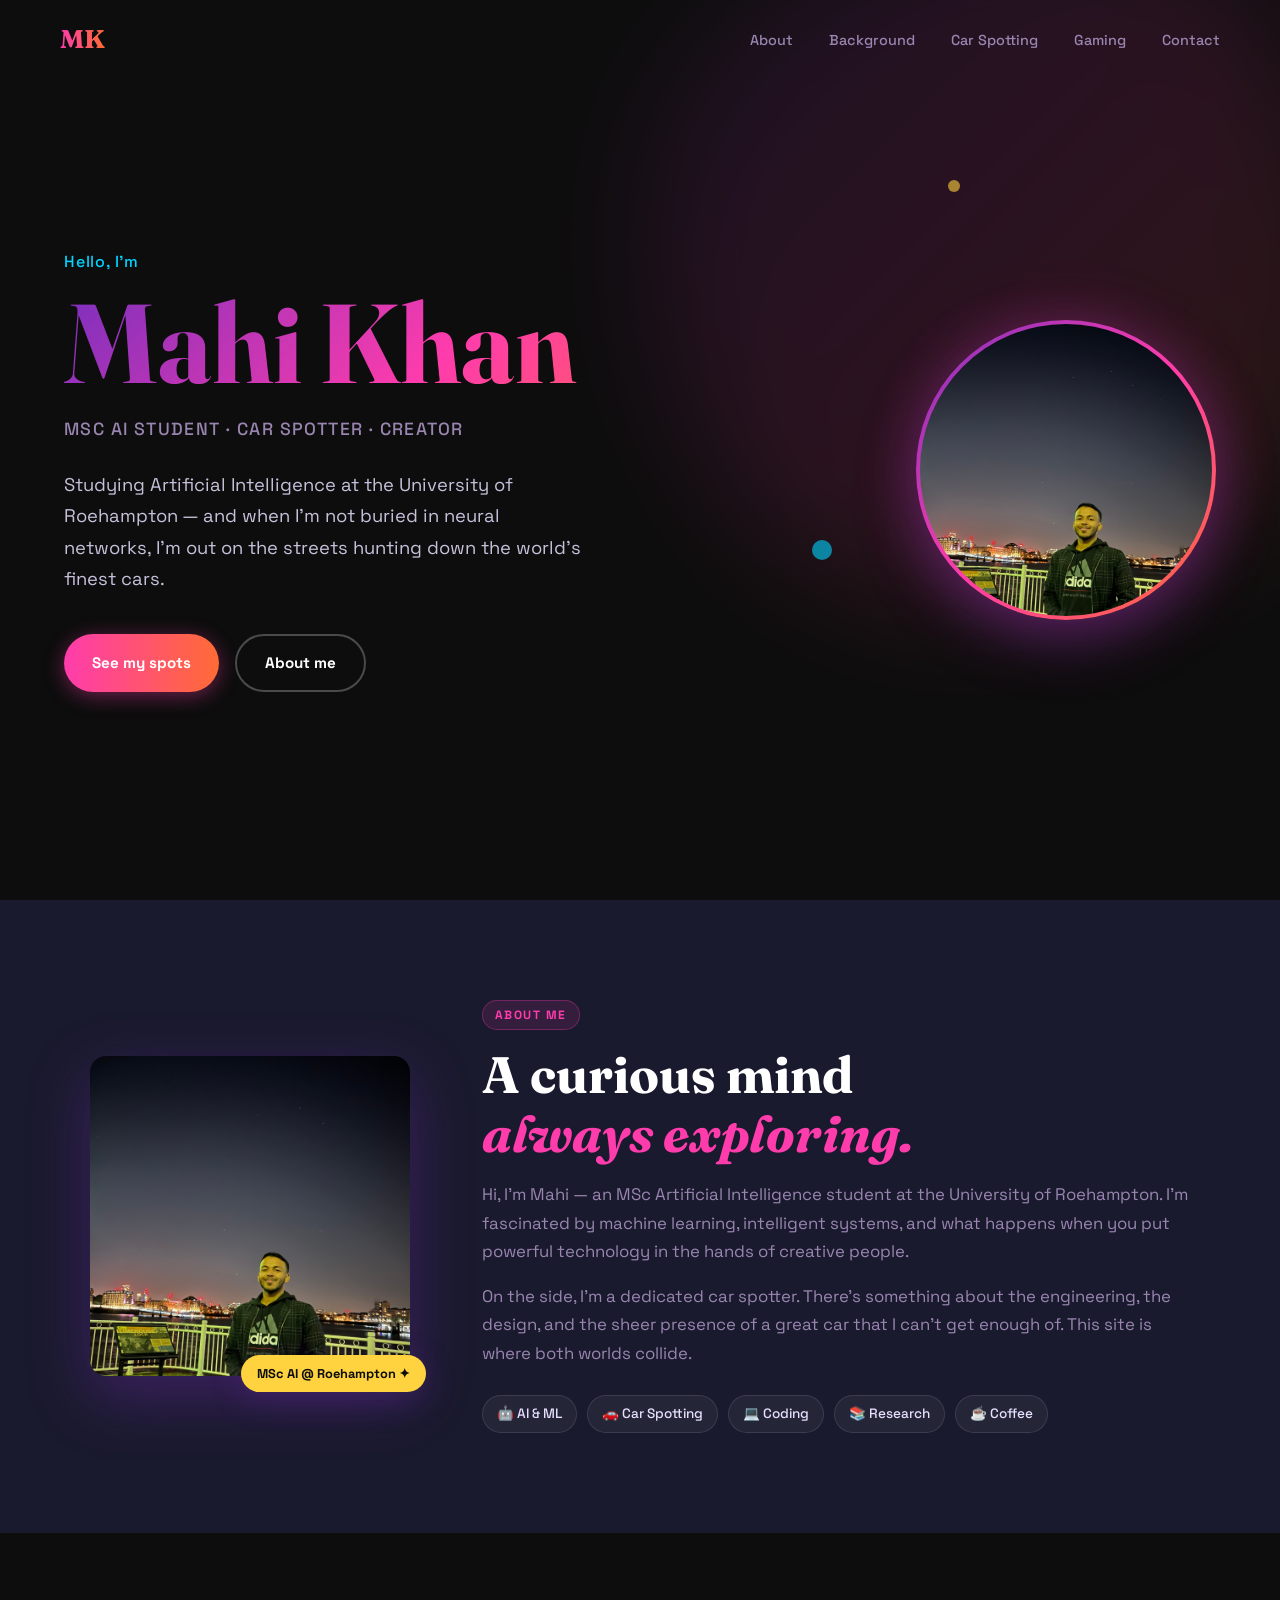
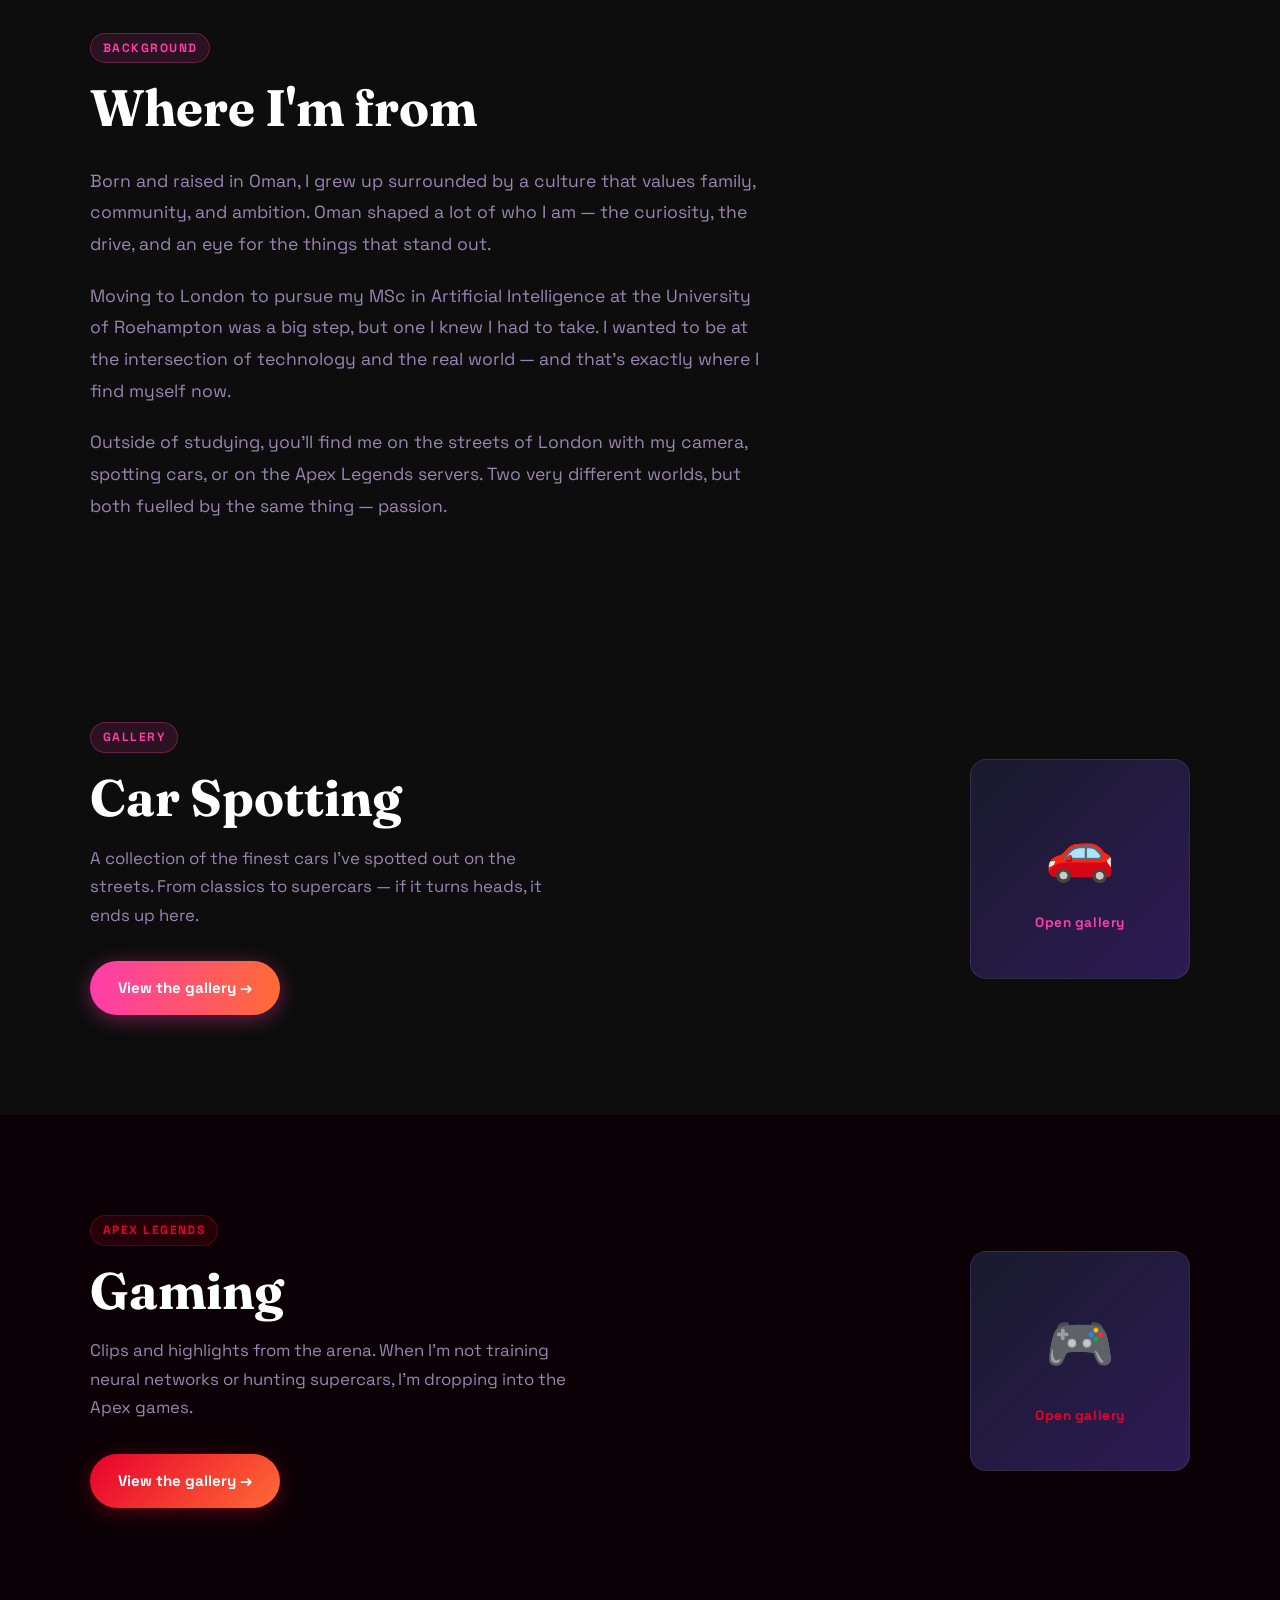
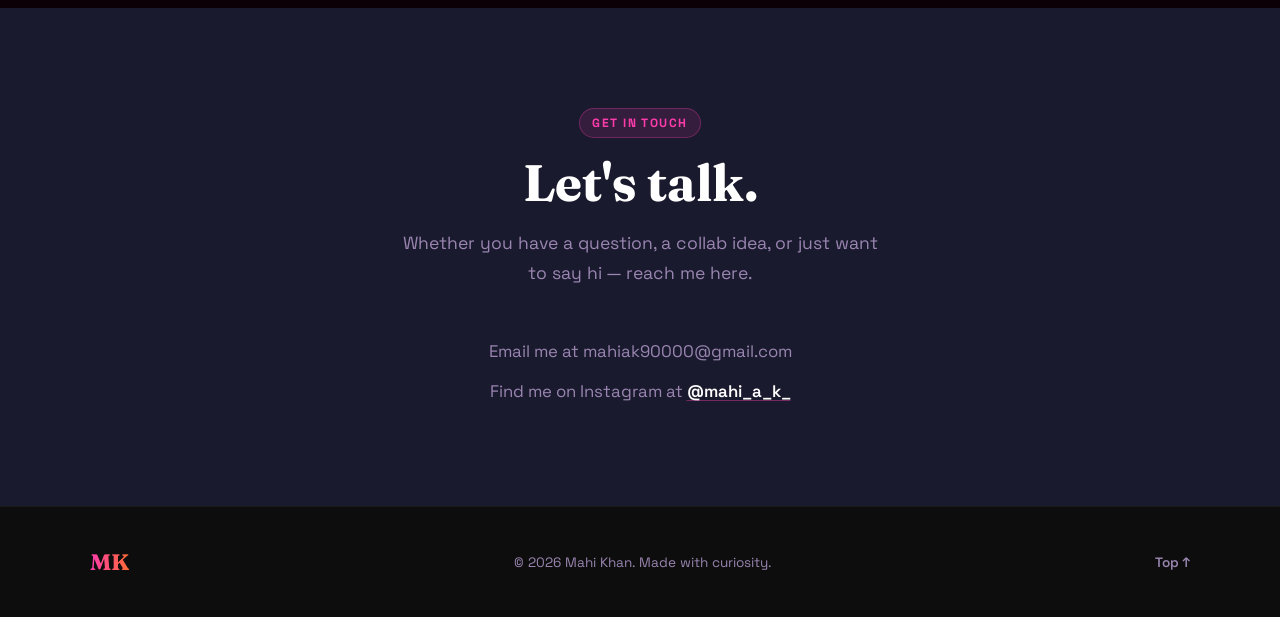
==== index.html @ e3ff3f11 "first commit" ====
<!DOCTYPE html>
<html lang="en">
<head>
  <meta charset="UTF-8" />
  <meta name="viewport" content="width=device-width, initial-scale=1.0" />
  <title>Mahi Khan — Personal Site</title>
  <link rel="stylesheet" href="styles.css" />
  <link rel="preconnect" href="https://fonts.googleapis.com" />
  <link rel="preconnect" href="https://fonts.gstatic.com" crossorigin />
  <link href="https://fonts.googleapis.com/css2?family=Space+Grotesk:wght@400;500;700&family=Fraunces:ital,wght@0,700;1,400&display=swap" rel="stylesheet" />
</head>
<body>

  <!-- NAV -->
  <nav id="navbar">
    <a href="#home" class="logo">MK</a>
    <ul class="nav-links">
      <li><a href="#about">About</a></li>
      <li><a href="#background">Background</a></li>
      <li><a href="car-spotting.html">Car Spotting</a></li>
      <li><a href="gaming.html">Gaming</a></li>
      <li><a href="#contact">Contact</a></li>
    </ul>
    <button class="hamburger" id="hamburger" aria-label="Open menu">
      <span></span><span></span><span></span>
    </button>
  </nav>

  <!-- MOBILE MENU -->
  <div class="mobile-menu" id="mobileMenu">
    <button class="close-btn" id="closeMenu" aria-label="Close menu">&times;</button>
    <ul>
      <li><a href="#about" class="mobile-link">About</a></li>
      <li><a href="#background" class="mobile-link">Background</a></li>
      <li><a href="car-spotting.html" class="mobile-link">Car Spotting</a></li>
      <li><a href="gaming.html" class="mobile-link">Gaming</a></li>
      <li><a href="#contact" class="mobile-link">Contact</a></li>
    </ul>
  </div>

  <!-- HERO -->
  <section id="home" class="hero">
    <div class="hero-inner">
      <div class="hero-content">
        <p class="eyebrow">Hello, I'm</p>
        <h1 class="hero-title">Mahi Khan</h1>
        <p class="hero-subtitle">MSc AI Student · Car Spotter · Creator</p>
        <p class="hero-desc">Studying Artificial Intelligence at the University of Roehampton — and when I'm not buried in neural networks, I'm out on the streets hunting down the world's finest cars.</p>
        <div class="hero-cta">
          <a href="car-spotting.html" class="btn btn-primary">See my spots</a>
          <a href="#about" class="btn btn-outline">About me</a>
        </div>
      </div>
      <div class="hero-photo">
        <img src="CarImages/Mahi.jpg" alt="Mahi Khan" />
      </div>
    </div>
    <div class="hero-blob" aria-hidden="true"></div>
    <div class="hero-shapes" aria-hidden="true">
      <div class="shape shape-1"></div>
      <div class="shape shape-2"></div>
      <div class="shape shape-3"></div>
    </div>
  </section>

  <!-- ABOUT -->
  <section id="about" class="about section">
    <div class="container">
      <div class="about-grid">
        <div class="about-image-wrap">
          <img src="CarImages/Mahi.jpg" alt="Mahi Khan" class="about-photo" />
          <div class="about-badge">MSc AI @ Roehampton ✦</div>
        </div>
        <div class="about-text">
          <span class="section-tag">About me</span>
          <h2 class="section-title">A curious mind<br /><em>always exploring.</em></h2>
          <p>Hi, I'm Mahi — an MSc Artificial Intelligence student at the University of Roehampton. I'm fascinated by machine learning, intelligent systems, and what happens when you put powerful technology in the hands of creative people.</p>
          <p>On the side, I'm a dedicated car spotter. There's something about the engineering, the design, and the sheer presence of a great car that I can't get enough of. This site is where both worlds collide.</p>
          <div class="tags">
            <span class="tag">🤖 AI & ML</span>
            <span class="tag">🚗 Car Spotting</span>
            <span class="tag">💻 Coding</span>
            <span class="tag">📚 Research</span>
            <span class="tag">☕ Coffee</span>
          </div>
        </div>
      </div>
    </div>
  </section>

  <!-- BACKGROUND -->
  <section id="background" class="background section">
    <div class="container">
      <div class="background-wrap">
        <span class="section-tag">Background</span>
        <h2 class="section-title">Where I'm from</h2>
        <p>Born and raised in Oman, I grew up surrounded by a culture that values family, community, and ambition. Oman shaped a lot of who I am — the curiosity, the drive, and an eye for the things that stand out.</p>
        <p>Moving to London to pursue my MSc in Artificial Intelligence at the University of Roehampton was a big step, but one I knew I had to take. I wanted to be at the intersection of technology and the real world — and that's exactly where I find myself now.</p>
        <p>Outside of studying, you'll find me on the streets of London with my camera, spotting cars, or on the Apex Legends servers. Two very different worlds, but both fuelled by the same thing — passion.</p>
      </div>
    </div>
  </section>

  <!-- CAR SPOTTING TEASER -->
  <section id="car-spotting" class="carspot-teaser section">
    <div class="container">
      <div class="carspot-teaser-inner">
        <div class="carspot-teaser-text">
          <span class="section-tag">Gallery</span>
          <h2 class="section-title">Car Spotting</h2>
          <p>A collection of the finest cars I've spotted out on the streets. From classics to supercars — if it turns heads, it ends up here.</p>
          <a href="car-spotting.html" class="btn btn-primary">View the gallery →</a>
        </div>
        <a href="car-spotting.html" class="carspot-teaser-card" aria-label="Go to Car Spotting gallery">
          <div class="carspot-icon">🚗</div>
          <div class="carspot-card-label">Open gallery</div>
        </a>
      </div>
    </div>
  </section>

  <!-- GAMING TEASER -->
  <section id="gaming" class="gaming-teaser section">
    <div class="container">
      <div class="carspot-teaser-inner">
        <div class="carspot-teaser-text">
          <span class="section-tag gaming-tag">Apex Legends</span>
          <h2 class="section-title">Gaming</h2>
          <p>Clips and highlights from the arena. When I'm not training neural networks or hunting supercars, I'm dropping into the Apex games.</p>
          <a href="gaming.html" class="btn btn-gaming">View the gallery →</a>
        </div>
        <a href="gaming.html" class="carspot-teaser-card gaming-teaser-card" aria-label="Go to Gaming gallery">
          <div class="carspot-icon">🎮</div>
          <div class="carspot-card-label gaming-card-label">Open gallery</div>
        </a>
      </div>
    </div>
  </section>

  <!-- CONTACT -->
  <section id="contact" class="contact section">
    <div class="container">
      <div class="contact-simple-header">
        <span class="section-tag">Get in touch</span>
        <h2 class="section-title">Let's talk.</h2>
        <p class="section-desc">Whether you have a question, a collab idea, or just want to say hi — reach me here.</p>
      </div>
      <div class="contact-plain">
        <p>Email me at mahiak90000@gmail.com</p>
        <p>Find me on Instagram at <a href="https://instagram.com/mahi_a_k_" target="_blank" rel="noopener noreferrer">@mahi_a_k_</a></p>
      </div>
    </div>
  </section>

  <!-- FOOTER -->
  <footer class="footer">
    <div class="container footer-inner">
      <p class="footer-logo">MK</p>
      <p class="footer-copy">© 2026 Mahi Khan. Made with curiosity.</p>
      <div class="footer-links">
        <a href="#home">Top ↑</a>
      </div>
    </div>
  </footer>

  <script src="script.js"></script>
</body>
</html>
---- styles.css ----
/* ===== RESET & BASE ===== */
*, *::before, *::after { box-sizing: border-box; margin: 0; padding: 0; }

:root {
  --pink:    #FF3CAC;
  --purple:  #7B2FBE;
  --orange:  #FF6B35;
  --yellow:  #FFD23F;
  --cyan:    #00D4FF;
  --dark:    #0D0D0D;
  --dark2:   #1A1A2E;
  --light:   #F9F6FF;
  --white:   #FFFFFF;
  --text:    #E8E0FF;
  --muted:   #9985B0;

  --grad-hero:   linear-gradient(135deg, #7B2FBE 0%, #FF3CAC 50%, #FF6B35 100%);
  --grad-card:   linear-gradient(135deg, #1A1A2E, #2D1B54);
  --grad-accent: linear-gradient(90deg, var(--pink), var(--orange));

  --radius: 16px;
  --radius-sm: 8px;
  --shadow: 0 8px 32px rgba(123,47,190,0.25);
  --shadow-lg: 0 20px 60px rgba(123,47,190,0.35);
  --transition: 0.3s cubic-bezier(0.4,0,0.2,1);
}

html { scroll-behavior: smooth; }

body {
  font-family: 'Space Grotesk', sans-serif;
  background: var(--dark);
  color: var(--text);
  line-height: 1.7;
  overflow-x: hidden;
}

em { font-family: 'Fraunces', serif; font-style: italic; color: var(--pink); }

a { color: inherit; text-decoration: none; }

img { max-width: 100%; display: block; }

/* ===== UTILITIES ===== */
.container {
  width: min(1100px, 92vw);
  margin-inline: auto;
}

.section { padding: 100px 0; }

.section-tag {
  display: inline-block;
  font-size: 0.75rem;
  font-weight: 700;
  letter-spacing: 0.12em;
  text-transform: uppercase;
  color: var(--pink);
  background: rgba(255,60,172,0.12);
  border: 1px solid rgba(255,60,172,0.3);
  padding: 4px 12px;
  border-radius: 100px;
  margin-bottom: 16px;
}

.section-title {
  font-family: 'Fraunces', serif;
  font-size: clamp(2rem, 5vw, 3.2rem);
  font-weight: 700;
  color: var(--white);
  line-height: 1.15;
  margin-bottom: 16px;
}

.section-desc {
  font-size: 1.1rem;
  color: var(--muted);
  max-width: 480px;
  margin-bottom: 48px;
}

.section-header {
  text-align: center;
  margin-bottom: 56px;
}

.section-header .section-desc { margin-inline: auto; }

/* ===== BUTTONS ===== */
.btn {
  display: inline-flex;
  align-items: center;
  gap: 6px;
  padding: 14px 28px;
  border-radius: 100px;
  font-family: inherit;
  font-size: 0.95rem;
  font-weight: 700;
  cursor: pointer;
  transition: transform var(--transition), box-shadow var(--transition), opacity var(--transition);
  border: none;
  text-decoration: none;
}

.btn:hover { transform: translateY(-2px); }
.btn:active { transform: translateY(0); }

.btn-primary {
  background: var(--grad-accent);
  color: var(--white);
  box-shadow: 0 4px 20px rgba(255,60,172,0.4);
}
.btn-primary:hover { box-shadow: 0 8px 30px rgba(255,60,172,0.55); }

.btn-outline {
  background: transparent;
  color: var(--white);
  border: 2px solid rgba(255,255,255,0.25);
}
.btn-outline:hover { border-color: var(--pink); color: var(--pink); }

.btn-full { width: 100%; justify-content: center; }

/* ===== NAVBAR ===== */
#navbar {
  position: fixed;
  top: 0; left: 0; right: 0;
  z-index: 100;
  display: flex;
  align-items: center;
  justify-content: space-between;
  padding: 18px min(5vw, 60px);
  background: rgba(13,13,13,0);
  backdrop-filter: blur(0px);
  transition: background var(--transition), backdrop-filter var(--transition), padding var(--transition);
}

#navbar.scrolled {
  background: rgba(13,13,13,0.85);
  backdrop-filter: blur(20px);
  padding-top: 12px;
  padding-bottom: 12px;
  border-bottom: 1px solid rgba(255,255,255,0.06);
}

.logo {
  font-family: 'Fraunces', serif;
  font-size: 1.6rem;
  font-weight: 700;
  background: var(--grad-accent);
  -webkit-background-clip: text;
  -webkit-text-fill-color: transparent;
  background-clip: text;
}

.nav-links {
  display: flex;
  list-style: none;
  gap: 36px;
}

.nav-links a {
  font-size: 0.9rem;
  font-weight: 500;
  color: var(--muted);
  transition: color var(--transition);
  position: relative;
}

.nav-links a::after {
  content: '';
  position: absolute;
  bottom: -4px; left: 0;
  width: 0; height: 2px;
  background: var(--pink);
  transition: width var(--transition);
  border-radius: 2px;
}

.nav-links a:hover { color: var(--white); }
.nav-links a:hover::after { width: 100%; }

.hamburger {
  display: none;
  flex-direction: column;
  gap: 5px;
  background: none;
  border: none;
  cursor: pointer;
  padding: 4px;
}
.hamburger span {
  display: block;
  width: 24px; height: 2px;
  background: var(--white);
  border-radius: 2px;
  transition: var(--transition);
}

/* ===== MOBILE MENU ===== */
.mobile-menu {
  position: fixed;
  inset: 0;
  z-index: 200;
  background: var(--dark2);
  display: flex;
  flex-direction: column;
  align-items: center;
  justify-content: center;
  gap: 32px;
  transform: translateX(100%);
  transition: transform var(--transition);
}

.mobile-menu.open { transform: translateX(0); }

.mobile-menu ul { list-style: none; text-align: center; }
.mobile-menu ul li + li { margin-top: 28px; }

.mobile-link {
  font-family: 'Fraunces', serif;
  font-size: 2.4rem;
  font-weight: 700;
  color: var(--white);
  transition: color var(--transition);
}
.mobile-link:hover { color: var(--pink); }

.close-btn {
  position: absolute;
  top: 24px; right: 24px;
  background: none;
  border: none;
  color: var(--white);
  font-size: 2.5rem;
  cursor: pointer;
  line-height: 1;
}

/* ===== HERO ===== */
.hero {
  position: relative;
  min-height: 100svh;
  display: flex;
  align-items: center;
  padding: 120px min(5vw, 80px) 80px;
  overflow: hidden;
}

.hero-inner {
  position: relative;
  z-index: 2;
  display: flex;
  align-items: center;
  gap: 64px;
  width: 100%;
}

.hero-content {
  flex: 1;
  min-width: 0;
}

.hero-photo {
  flex-shrink: 0;
  width: 300px;
  height: 300px;
  border-radius: 50%;
  background: var(--grad-hero);
  padding: 4px;
  box-shadow: var(--shadow-lg), 0 0 60px rgba(255,60,172,0.25);
  animation: float 6s ease-in-out infinite;
}

.hero-photo img {
  width: 100%;
  height: 100%;
  object-fit: cover;
  object-position: top;
  border-radius: 50%;
  display: block;
}

@media (max-width: 768px) {
  .hero-inner {
    flex-direction: column-reverse;
    gap: 36px;
    text-align: center;
  }
  .hero-photo {
    width: 180px;
    height: 180px;
  }
  .hero-cta { justify-content: center; }
}

.eyebrow {
  font-size: 1rem;
  font-weight: 500;
  color: var(--cyan);
  letter-spacing: 0.05em;
  margin-bottom: 12px;
}

.hero-title {
  font-family: 'Fraunces', serif;
  font-size: clamp(3.5rem, 10vw, 7rem);
  font-weight: 700;
  color: var(--white);
  line-height: 1.0;
  margin-bottom: 16px;
  background: var(--grad-hero);
  -webkit-background-clip: text;
  -webkit-text-fill-color: transparent;
  background-clip: text;
}

.hero-subtitle {
  font-size: 1.1rem;
  font-weight: 500;
  color: var(--muted);
  letter-spacing: 0.08em;
  text-transform: uppercase;
  margin-bottom: 24px;
}

.hero-desc {
  font-size: 1.15rem;
  color: var(--text);
  opacity: 0.85;
  max-width: 520px;
  margin-bottom: 40px;
}

.hero-cta { display: flex; gap: 16px; flex-wrap: wrap; }

/* Hero decorative shapes */
.hero-blob {
  position: absolute;
  top: -10%; right: -5%;
  width: 55vw; height: 55vw;
  max-width: 700px; max-height: 700px;
  border-radius: 60% 40% 55% 45% / 45% 55% 40% 60%;
  background: var(--grad-hero);
  opacity: 0.12;
  filter: blur(60px);
  animation: blobMorph 10s ease-in-out infinite alternate;
  z-index: 0;
}

@keyframes blobMorph {
  from { border-radius: 60% 40% 55% 45% / 45% 55% 40% 60%; }
  to   { border-radius: 40% 60% 45% 55% / 55% 45% 60% 40%; }
}

.hero-shapes { position: absolute; inset: 0; pointer-events: none; z-index: 1; }

.shape {
  position: absolute;
  border-radius: 50%;
  opacity: 0.6;
}

.shape-1 {
  width: 12px; height: 12px;
  background: var(--yellow);
  top: 20%; right: 25%;
  animation: float 6s ease-in-out infinite;
}

.shape-2 {
  width: 20px; height: 20px;
  background: var(--cyan);
  top: 60%; right: 35%;
  animation: float 8s ease-in-out infinite reverse;
}

.shape-3 {
  width: 8px; height: 8px;
  background: var(--pink);
  top: 40%; right: 15%;
  animation: float 5s ease-in-out infinite 1s;
}

@keyframes float {
  0%, 100% { transform: translateY(0); }
  50%       { transform: translateY(-20px); }
}

/* ===== ABOUT ===== */
.about { background: var(--dark2); }

.about-grid {
  display: grid;
  grid-template-columns: 320px 1fr;
  gap: 72px;
  align-items: center;
}

.about-image-wrap {
  position: relative;
}

.about-photo {
  width: 100%;
  aspect-ratio: 1;
  border-radius: var(--radius);
  object-fit: cover;
  object-position: top;
  box-shadow: var(--shadow-lg);
  display: block;
}

.about-badge {
  position: absolute;
  bottom: -16px; right: -16px;
  background: var(--yellow);
  color: var(--dark);
  font-size: 0.8rem;
  font-weight: 700;
  padding: 8px 16px;
  border-radius: 100px;
  white-space: nowrap;
  box-shadow: var(--shadow);
}

.about-text p {
  color: var(--muted);
  margin-bottom: 16px;
  font-size: 1.05rem;
}

.tags { display: flex; flex-wrap: wrap; gap: 10px; margin-top: 28px; }

.tag {
  background: rgba(255,255,255,0.05);
  border: 1px solid rgba(255,255,255,0.1);
  color: var(--text);
  padding: 6px 14px;
  border-radius: 100px;
  font-size: 0.85rem;
  font-weight: 500;
  transition: background var(--transition), border-color var(--transition);
}
.tag:hover { background: rgba(255,60,172,0.15); border-color: var(--pink); }

/* ===== BACKGROUND ===== */
.background { background: var(--dark); }

.background-wrap {
  max-width: 680px;
}

.background-wrap h2 {
  margin-bottom: 28px;
}

.background-wrap p {
  font-size: 1.1rem;
  color: var(--muted);
  line-height: 1.8;
  margin-bottom: 20px;
}

.background-wrap p:last-child { margin-bottom: 0; }

.blog-grid {
  display: grid;
  grid-template-columns: repeat(3, 1fr);
  grid-auto-rows: auto;
  gap: 24px;
}

.blog-card {
  background: var(--grad-card);
  border: 1px solid rgba(255,255,255,0.07);
  border-radius: var(--radius);
  padding: 32px;
  display: flex;
  flex-direction: column;
  gap: 12px;
  transition: transform var(--transition), box-shadow var(--transition), border-color var(--transition);
  position: relative;
  overflow: hidden;
}

.blog-card::before {
  content: '';
  position: absolute;
  inset: 0;
  background: var(--grad-accent);
  opacity: 0;
  transition: opacity var(--transition);
  pointer-events: none;
}

.blog-card:hover {
  transform: translateY(-6px);
  box-shadow: var(--shadow-lg);
  border-color: rgba(255,60,172,0.3);
}

.blog-card:hover::before { opacity: 0.04; }

.blog-card.featured {
  grid-column: 1 / -1;
  flex-direction: row;
  align-items: flex-start;
  gap: 40px;
  background: linear-gradient(135deg, #2D1B54, #1A0A36);
  border-color: rgba(255,60,172,0.2);
}

.blog-card.featured .card-title {
  font-size: 1.6rem;
}

.card-tag {
  display: inline-block;
  background: var(--grad-accent);
  color: white;
  font-size: 0.7rem;
  font-weight: 700;
  letter-spacing: 0.1em;
  text-transform: uppercase;
  padding: 3px 10px;
  border-radius: 100px;
  align-self: flex-start;
}

.card-meta {
  font-size: 0.8rem;
  color: var(--muted);
  font-weight: 500;
  letter-spacing: 0.03em;
}

.card-title {
  font-family: 'Fraunces', serif;
  font-size: 1.2rem;
  font-weight: 700;
  color: var(--white);
  line-height: 1.3;
}

.card-excerpt {
  font-size: 0.95rem;
  color: var(--muted);
  line-height: 1.65;
  flex: 1;
}

.card-link {
  font-size: 0.9rem;
  font-weight: 700;
  color: var(--pink);
  transition: gap var(--transition);
  margin-top: auto;
  align-self: flex-start;
}

.card-link:hover { letter-spacing: 0.02em; }

.cta-card {
  background: var(--grad-hero);
  border: none;
  justify-content: center;
  align-items: flex-start;
  text-align: left;
}

.cta-card h3 {
  font-family: 'Fraunces', serif;
  font-size: 1.5rem;
  color: var(--white);
}

.cta-card p { color: rgba(255,255,255,0.8); font-size: 0.95rem; }

.cta-card .btn-primary {
  background: white;
  color: var(--dark);
  box-shadow: none;
}
.cta-card .btn-primary:hover {
  box-shadow: 0 8px 30px rgba(0,0,0,0.2);
}

/* ===== CONTACT ===== */
.contact { background: var(--dark2); }


/* Contact simple layout */
.contact-simple-header {
  text-align: center;
  margin-bottom: 32px;
}

.contact-simple-header .section-desc {
  margin-inline: auto;
}

.contact-plain {
  text-align: center;
  display: flex;
  flex-direction: column;
  gap: 12px;
}

.contact-plain p {
  font-size: 1.05rem;
  color: var(--muted);
}

.contact-plain a {
  color: var(--white);
  font-weight: 600;
  text-decoration: underline;
  text-decoration-color: rgba(255,60,172,0.4);
  text-underline-offset: 3px;
  transition: color var(--transition), text-decoration-color var(--transition);
}

.contact-plain a:hover {
  color: var(--pink);
  text-decoration-color: var(--pink);
}

/* ===== FOOTER ===== */
.footer {
  background: var(--dark);
  border-top: 1px solid rgba(255,255,255,0.06);
  padding: 36px 0;
}

.footer-inner {
  display: flex;
  align-items: center;
  justify-content: space-between;
  gap: 16px;
  flex-wrap: wrap;
}

.footer-logo {
  font-family: 'Fraunces', serif;
  font-size: 1.4rem;
  font-weight: 700;
  background: var(--grad-accent);
  -webkit-background-clip: text;
  -webkit-text-fill-color: transparent;
  background-clip: text;
}

.footer-copy {
  font-size: 0.85rem;
  color: var(--muted);
}

.footer-links a {
  font-size: 0.85rem;
  color: var(--muted);
  font-weight: 600;
  transition: color var(--transition);
}
.footer-links a:hover { color: var(--pink); }

/* ===== SCROLL REVEAL ===== */
.reveal {
  opacity: 0;
  transform: translateY(30px);
  transition: opacity 0.6s ease, transform 0.6s ease;
}

.reveal.visible {
  opacity: 1;
  transform: translateY(0);
}

/* ===== RESPONSIVE ===== */
@media (max-width: 900px) {
  .about-grid {
    grid-template-columns: 1fr;
    gap: 48px;
  }
  .about-image-placeholder {
    max-width: 260px;
    margin-inline: auto;
  }

  .blog-grid {
    grid-template-columns: 1fr 1fr;
  }

  .blog-card.featured {
    flex-direction: column;
    gap: 16px;
  }

  .contact-wrap {
    grid-template-columns: 1fr;
    gap: 48px;
  }
}

@media (max-width: 640px) {
  .nav-links { display: none; }
  .hamburger { display: flex; }

  .section { padding: 72px 0; }

  .blog-grid { grid-template-columns: 1fr; }

  .hero { padding: 100px 6vw 60px; }

  .contact-form { padding: 24px; }

  .footer-inner { flex-direction: column; text-align: center; }
}

/* ===== NAV ACTIVE STATE ===== */
.nav-active {
  color: var(--pink) !important;
}
.nav-active::after {
  width: 100% !important;
}

/* ===== CAR SPOTTING TEASER (homepage) ===== */
.carspot-teaser { background: var(--dark); }

.carspot-teaser-inner {
  display: grid;
  grid-template-columns: 1fr auto;
  gap: 64px;
  align-items: center;
}

.carspot-teaser-text p {
  color: var(--muted);
  font-size: 1.05rem;
  max-width: 480px;
  margin-bottom: 32px;
}

.carspot-teaser-card {
  display: flex;
  flex-direction: column;
  align-items: center;
  justify-content: center;
  gap: 12px;
  width: 220px;
  aspect-ratio: 1;
  background: var(--grad-card);
  border: 1px solid rgba(255,255,255,0.08);
  border-radius: var(--radius);
  cursor: pointer;
  text-decoration: none;
  transition: transform var(--transition), box-shadow var(--transition), border-color var(--transition);
}

.carspot-teaser-card:hover {
  transform: translateY(-6px) scale(1.03);
  box-shadow: var(--shadow-lg);
  border-color: rgba(255,60,172,0.3);
}

.carspot-icon { font-size: 3.5rem; }

.carspot-card-label {
  font-size: 0.85rem;
  font-weight: 700;
  color: var(--pink);
  letter-spacing: 0.04em;
}

@media (max-width: 640px) {
  .carspot-teaser-inner {
    grid-template-columns: 1fr;
    gap: 32px;
  }
  .carspot-teaser-card { width: 100%; aspect-ratio: 2 / 1; }
}

/* ===== CAR SPOTTING GALLERY PAGE ===== */
.gallery-hero {
  position: relative;
  padding: 160px min(5vw, 80px) 80px;
  overflow: hidden;
}

.gallery-hero-content {
  position: relative;
  z-index: 2;
  max-width: 640px;
}

.back-link {
  display: inline-block;
  font-size: 0.85rem;
  font-weight: 600;
  color: var(--muted);
  margin-bottom: 24px;
  transition: color var(--transition);
}
.back-link:hover { color: var(--white); }

.gallery-title {
  font-family: 'Fraunces', serif;
  font-size: clamp(3rem, 8vw, 5.5rem);
  font-weight: 700;
  color: var(--white);
  line-height: 1.05;
  margin-bottom: 16px;
  background: var(--grad-hero);
  -webkit-background-clip: text;
  -webkit-text-fill-color: transparent;
  background-clip: text;
}

.gallery-subtitle {
  font-size: 1.1rem;
  color: var(--muted);
}

/* Gallery section */
.gallery-section {
  background: var(--dark);
  padding: 60px 0 100px;
}

/* Filter bar */
.filter-bar {
  display: flex;
  gap: 10px;
  flex-wrap: wrap;
  margin-bottom: 48px;
}

.filter-btn {
  background: rgba(255,255,255,0.05);
  border: 1px solid rgba(255,255,255,0.1);
  color: var(--muted);
  font-family: inherit;
  font-size: 0.85rem;
  font-weight: 600;
  padding: 8px 20px;
  border-radius: 100px;
  cursor: pointer;
  transition: background var(--transition), border-color var(--transition), color var(--transition);
}

.filter-btn:hover {
  border-color: var(--pink);
  color: var(--white);
}

.filter-btn.active {
  background: var(--grad-accent);
  border-color: transparent;
  color: var(--white);
}

/* Gallery grid */
.gallery-grid {
  display: grid;
  grid-template-columns: repeat(3, 1fr);
  gap: 24px;
}

@media (max-width: 900px) { .gallery-grid { grid-template-columns: repeat(2, 1fr); } }
@media (max-width: 500px)  { .gallery-grid { grid-template-columns: 1fr; } }

/* Gallery card */
.gallery-card {
  background: var(--grad-card);
  border: 1px solid rgba(255,255,255,0.07);
  border-radius: var(--radius);
  overflow: hidden;
  cursor: pointer;
  opacity: 0;
  transform: translateY(24px);
  transition: transform var(--transition), box-shadow var(--transition), border-color var(--transition), opacity 0.4s ease;
}

.gallery-card.card-in {
  opacity: 1;
  transform: translateY(0);
}

.gallery-card:hover {
  transform: translateY(-6px);
  box-shadow: var(--shadow-lg);
  border-color: rgba(255,60,172,0.3);
}

.gallery-img-wrap {
  width: 100%;
  aspect-ratio: 4 / 3;
  overflow: hidden;
  background: #111;
}

.gallery-img-wrap img {
  width: 100%;
  height: 100%;
  object-fit: cover;
  display: block;
  transition: transform 0.5s ease;
}

.gallery-card:hover .gallery-img-wrap img {
  transform: scale(1.06);
}

/* Placeholder for cards without a photo yet */
.img-placeholder {
  width: 100%;
  height: 100%;
  display: flex;
  flex-direction: column;
  align-items: center;
  justify-content: center;
  gap: 10px;
  background: rgba(255,255,255,0.03);
  border-bottom: 1px solid rgba(255,255,255,0.06);
}

.placeholder-icon { font-size: 2.5rem; opacity: 0.4; }

.placeholder-label {
  font-size: 0.78rem;
  color: var(--muted);
  font-weight: 500;
  letter-spacing: 0.04em;
}

/* Video cards */
.gallery-img-wrap video {
  width: 100%;
  height: 100%;
  object-fit: cover;
  display: block;
  transition: transform 0.5s ease;
}

.gallery-card:hover .gallery-img-wrap video {
  transform: scale(1.04);
}

.play-overlay {
  position: absolute;
  inset: 0;
  display: flex;
  align-items: center;
  justify-content: center;
  background: rgba(0,0,0,0.3);
  transition: background var(--transition), opacity var(--transition);
}

.gallery-card:hover .play-overlay {
  background: rgba(0,0,0,0.1);
}

.play-icon {
  width: 52px;
  height: 52px;
  border-radius: 50%;
  background: rgba(255,255,255,0.15);
  backdrop-filter: blur(8px);
  border: 2px solid rgba(255,255,255,0.4);
  display: flex;
  align-items: center;
  justify-content: center;
  font-size: 1.1rem;
  color: white;
  padding-left: 4px;
  transition: background var(--transition), transform var(--transition);
}

.gallery-card:hover .play-icon {
  background: var(--pink);
  border-color: var(--pink);
  transform: scale(1.12);
}

/* gallery-img-wrap needs position:relative for overlay */
.gallery-img-wrap { position: relative; }

/* Card info */
.gallery-card-info {
  display: flex;
  flex-direction: column;
  gap: 4px;
  padding: 16px 20px;
}

.card-car-name {
  font-family: 'Fraunces', serif;
  font-size: 1.05rem;
  font-weight: 700;
  color: var(--white);
}

.card-car-detail {
  font-size: 0.8rem;
  color: var(--muted);
  font-weight: 500;
}

.card-location {
  font-size: 0.78rem;
  color: var(--muted);
  margin-top: 2px;
}

/* Empty state */
.gallery-empty {
  text-align: center;
  padding: 80px 0;
  color: var(--muted);
}

.gallery-empty span { font-size: 3rem; display: block; margin-bottom: 16px; }
.gallery-empty p { font-size: 1rem; }

/* ===== LIGHTBOX ===== */
.lightbox {
  position: fixed;
  inset: 0;
  z-index: 300;
  background: rgba(0,0,0,0.92);
  display: flex;
  align-items: center;
  justify-content: center;
  backdrop-filter: blur(8px);
  padding: 24px;
}

.lightbox[hidden] { display: none; }

.lightbox-content {
  max-width: 900px;
  width: 100%;
  display: flex;
  flex-direction: column;
  align-items: center;
  gap: 16px;
}

.lightbox-content img,
.lightbox-content video {
  max-height: 75vh;
  width: auto;
  max-width: 100%;
  border-radius: var(--radius);
  object-fit: contain;
  box-shadow: var(--shadow-lg);
}

.lightbox-caption {
  font-size: 0.9rem;
  color: var(--muted);
  text-align: center;
}

.lightbox-close {
  position: absolute;
  top: 20px; right: 24px;
  background: rgba(255,255,255,0.1);
  border: none;
  color: var(--white);
  font-size: 2rem;
  width: 44px; height: 44px;
  border-radius: 50%;
  cursor: pointer;
  display: flex; align-items: center; justify-content: center;
  transition: background var(--transition);
}
.lightbox-close:hover { background: var(--pink); }

.lightbox-prev,
.lightbox-next {
  position: absolute;
  top: 50%; transform: translateY(-50%);
  background: rgba(255,255,255,0.08);
  border: none;
  color: var(--white);
  font-size: 2.5rem;
  width: 52px; height: 52px;
  border-radius: 50%;
  cursor: pointer;
  display: flex; align-items: center; justify-content: center;
  transition: background var(--transition);
  line-height: 1;
}
.lightbox-prev { left: 20px; }
.lightbox-next { right: 20px; }
.lightbox-prev:hover,
.lightbox-next:hover { background: var(--pink); }

/* ===== GAMING PAGE ===== */
:root {
  --apex-red:    #E8002D;
  --apex-orange: #FF6B35;
  --grad-apex:   linear-gradient(135deg, #1a0008, #3d0015, #1a0008);
  --grad-apex-accent: linear-gradient(135deg, var(--apex-red), var(--apex-orange));
}

/* Gaming tag overrides */
.gaming-tag {
  color: var(--apex-red) !important;
  background: rgba(232,0,45,0.12) !important;
  border-color: rgba(232,0,45,0.3) !important;
}

/* Gaming hero */
.gaming-hero {
  position: relative;
  padding: 160px min(5vw, 80px) 80px;
  overflow: hidden;
  background: #0a0005;
}

.gaming-hero-content {
  position: relative;
  z-index: 2;
  max-width: 640px;
}

.gaming-title {
  font-family: 'Fraunces', serif;
  font-size: clamp(3rem, 8vw, 5.5rem);
  font-weight: 700;
  color: var(--white);
  line-height: 1.05;
  margin-bottom: 16px;
  background: var(--grad-apex-accent);
  -webkit-background-clip: text;
  -webkit-text-fill-color: transparent;
  background-clip: text;
}

.gaming-subtitle {
  font-size: 1.1rem;
  color: var(--muted);
}

.gaming-hero-glow {
  position: absolute;
  top: -10%; right: -5%;
  width: 55vw; height: 55vw;
  max-width: 700px; max-height: 700px;
  border-radius: 50%;
  background: radial-gradient(circle, rgba(232,0,45,0.18) 0%, transparent 70%);
  filter: blur(40px);
  z-index: 0;
}

/* Gaming section */
.gaming-section {
  background: #0a0005;
  padding: 60px 0 100px;
}

/* Gaming grid — 3 columns: image | [clips stacked] | image */
.gaming-grid {
  display: grid;
  grid-template-columns: 1fr 1.4fr 1fr;
  grid-template-rows: repeat(2, 38vh);
  grid-auto-flow: column;
  gap: 16px;
}

.gaming-cell--featured {
  grid-row: span 2;
}

/* Base cell styles */
.gaming-cell {
  position: relative;
  border-radius: var(--radius);
  overflow: hidden;
  cursor: pointer;
  background: #14000a;
  border: 1px solid rgba(232,0,45,0.12);
  opacity: 0;
  transform: translateY(20px);
  transition: opacity 0.4s ease, transform 0.4s ease, box-shadow var(--transition), border-color var(--transition);
}

.gaming-cell.card-in {
  opacity: 1;
  transform: translateY(0);
}

.gaming-cell:hover {
  border-color: rgba(232,0,45,0.4);
  box-shadow: 0 8px 40px rgba(232,0,45,0.2);
}

/* Images inside cells */
.gaming-cell img {
  width: 100%;
  height: 100%;
  object-fit: cover;
  display: block;
  transition: transform 0.5s ease;
}

.gaming-cell:hover img { transform: scale(1.04); }

/* Featured highlight cells — span both rows, full image visible */
.gaming-cell--featured {
  background: #0a0005;
}

.gaming-cell--featured img {
  width: 100%;
  height: 100%;
  object-fit: contain;
  display: block;
}

.gaming-cell--featured:hover img { transform: none; }

/* Videos inside cells — fill landscape box */
.gaming-cell video {
  width: 100%;
  height: 100%;
  object-fit: cover;
  display: block;
  transition: transform 0.5s ease;
}

.gaming-cell:hover video { transform: scale(1.02); }

/* Play overlay for video cells */
.gaming-cell .play-overlay {
  position: absolute;
  inset: 0;
  display: flex;
  align-items: center;
  justify-content: center;
  background: rgba(0,0,0,0.35);
  transition: background var(--transition);
}

.gaming-cell:hover .play-overlay { background: rgba(0,0,0,0.1); }

.gaming-cell:hover .play-icon {
  background: var(--apex-red);
  border-color: var(--apex-red);
  transform: scale(1.12);
}

/* Placeholders */
.gaming-placeholder {
  width: 100%;
  height: 100%;
  display: flex;
  flex-direction: column;
  align-items: center;
  justify-content: center;
  gap: 10px;
  padding: 20px;
}

.gaming-placeholder--image {
  background: linear-gradient(135deg, #1a0008 0%, #2d000f 100%);
}

.gaming-placeholder--video {
  background: #14000a;
}

.gaming-placeholder-icon { font-size: 2.2rem; opacity: 0.5; }

.gaming-placeholder-label {
  font-size: 0.9rem;
  font-weight: 600;
  color: rgba(255,255,255,0.5);
}

.gaming-placeholder-hint {
  font-size: 0.75rem;
  color: var(--muted);
  text-align: center;
  opacity: 0.7;
}

/* Gaming teaser on homepage */
.gaming-teaser { background: #0a0005; }

.gaming-teaser-card:hover {
  border-color: rgba(232,0,45,0.4) !important;
  box-shadow: 0 20px 60px rgba(232,0,45,0.25) !important;
}

.gaming-card-label {
  color: var(--apex-red) !important;
}

.btn-gaming {
  display: inline-flex;
  align-items: center;
  gap: 6px;
  padding: 14px 28px;
  border-radius: 100px;
  font-family: inherit;
  font-size: 0.95rem;
  font-weight: 700;
  cursor: pointer;
  transition: transform var(--transition), box-shadow var(--transition);
  border: none;
  text-decoration: none;
  background: var(--grad-apex-accent);
  color: var(--white);
  box-shadow: 0 4px 20px rgba(232,0,45,0.35);
}

.btn-gaming:hover {
  transform: translateY(-2px);
  box-shadow: 0 8px 30px rgba(232,0,45,0.5);
}

/* Responsive */
@media (max-width: 900px) {
  .gaming-grid {
    grid-template-columns: 1fr 1fr;
    grid-template-rows: auto;
    grid-auto-flow: row;
  }
  .gaming-cell--featured { grid-row: span 1; }
}

@media (max-width: 480px) {
  .gaming-grid { grid-template-columns: 1fr; }
}
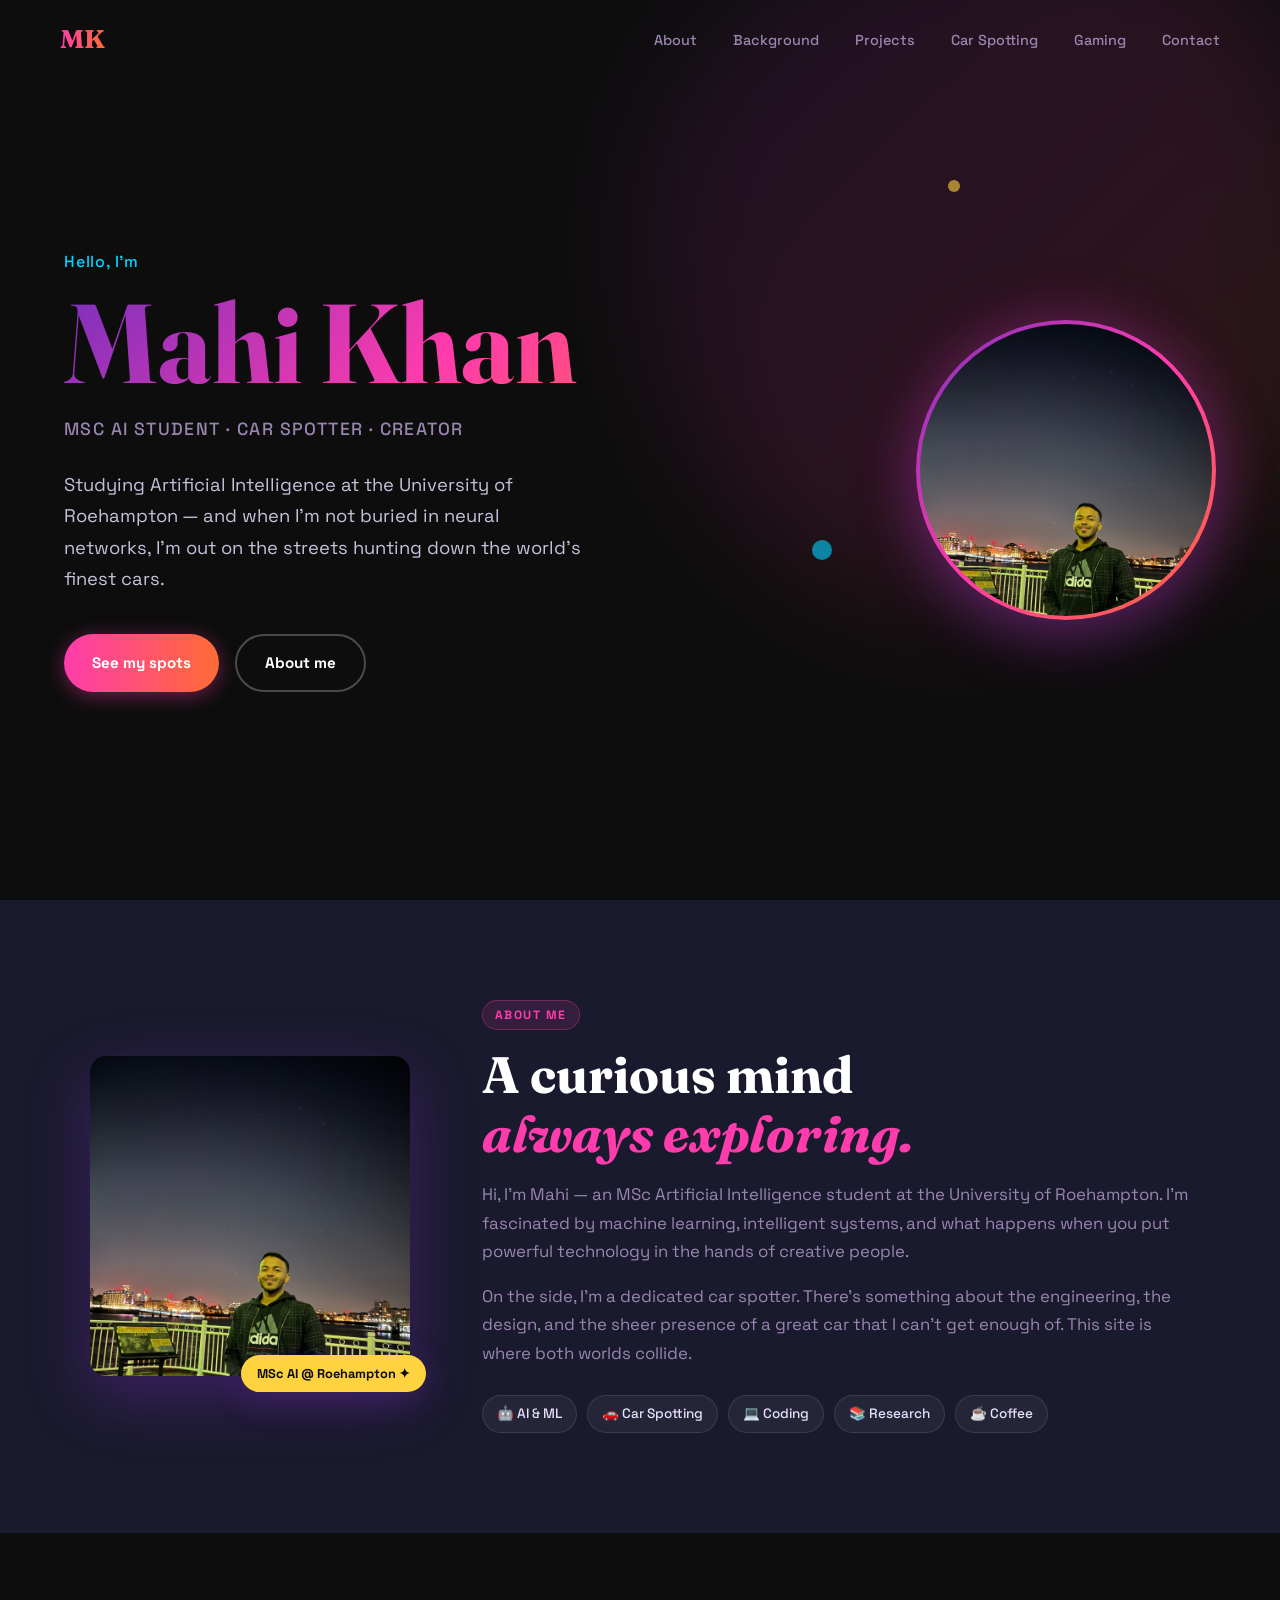
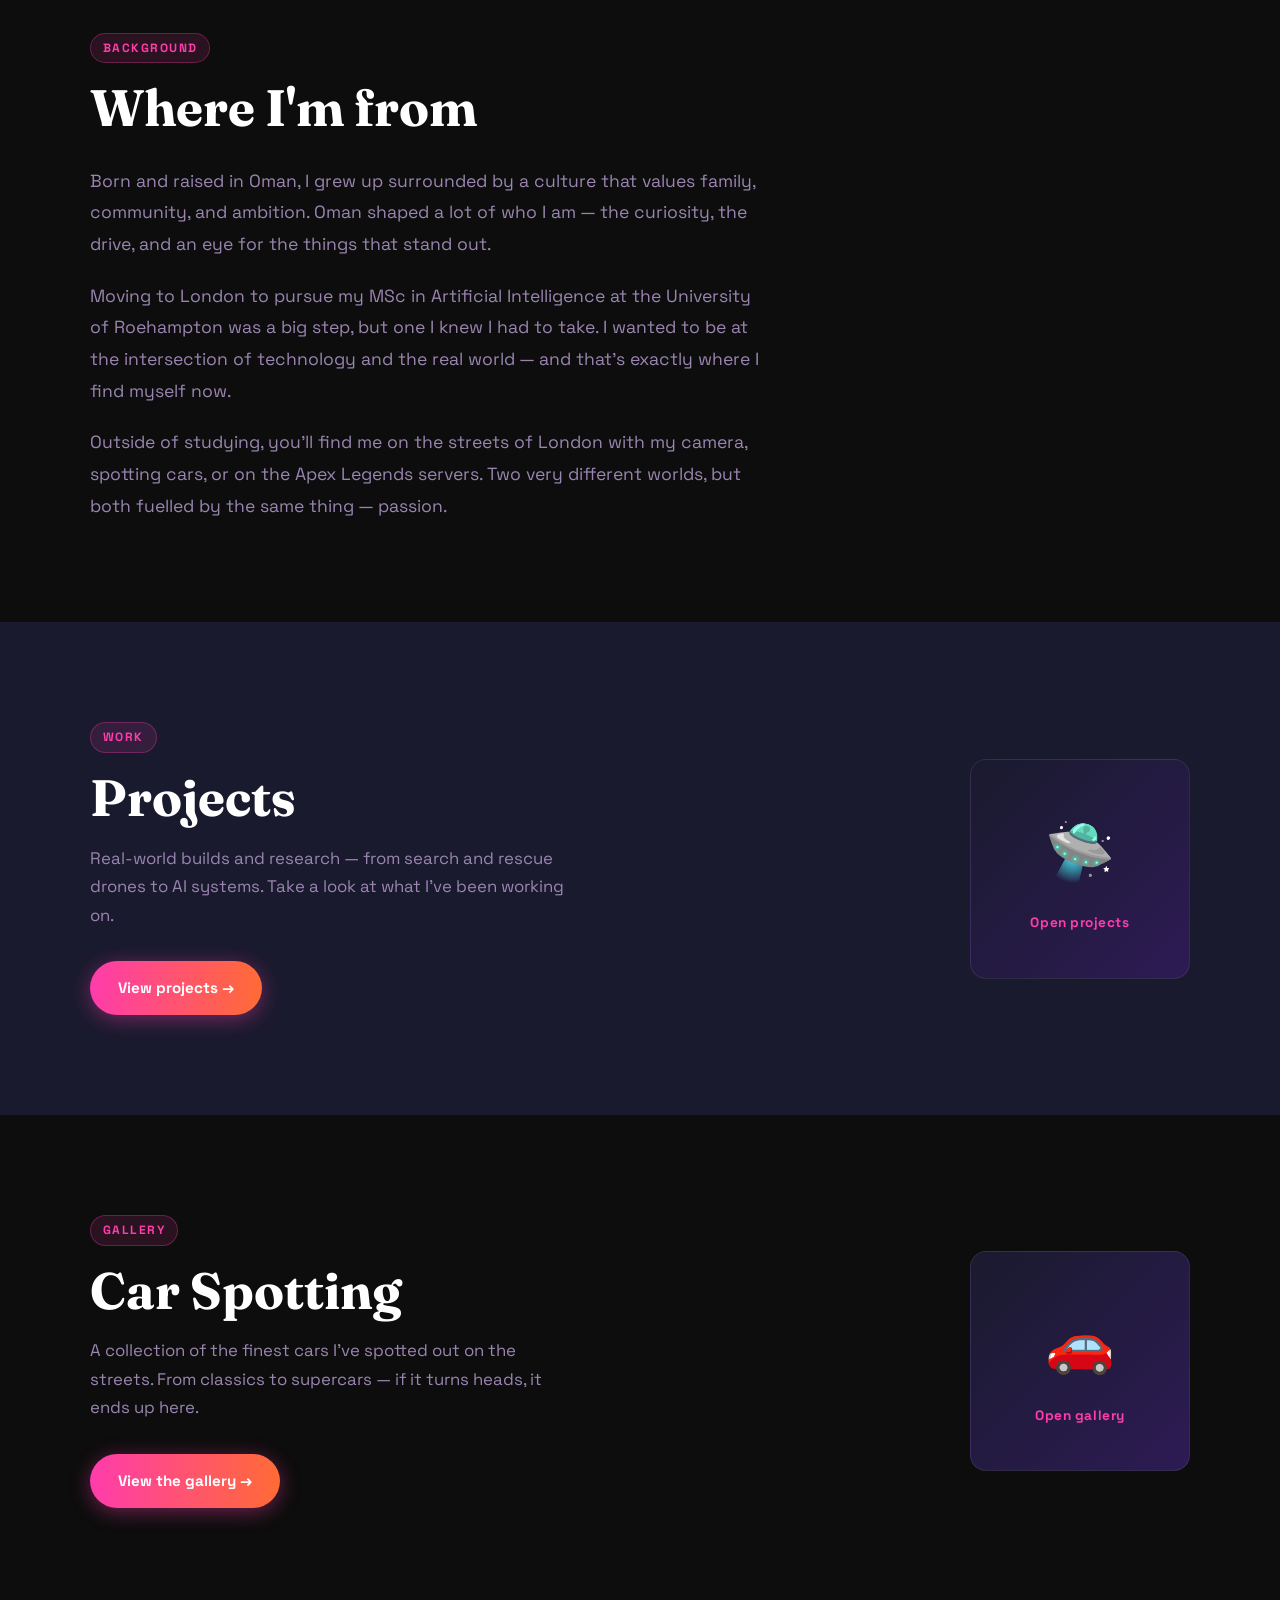
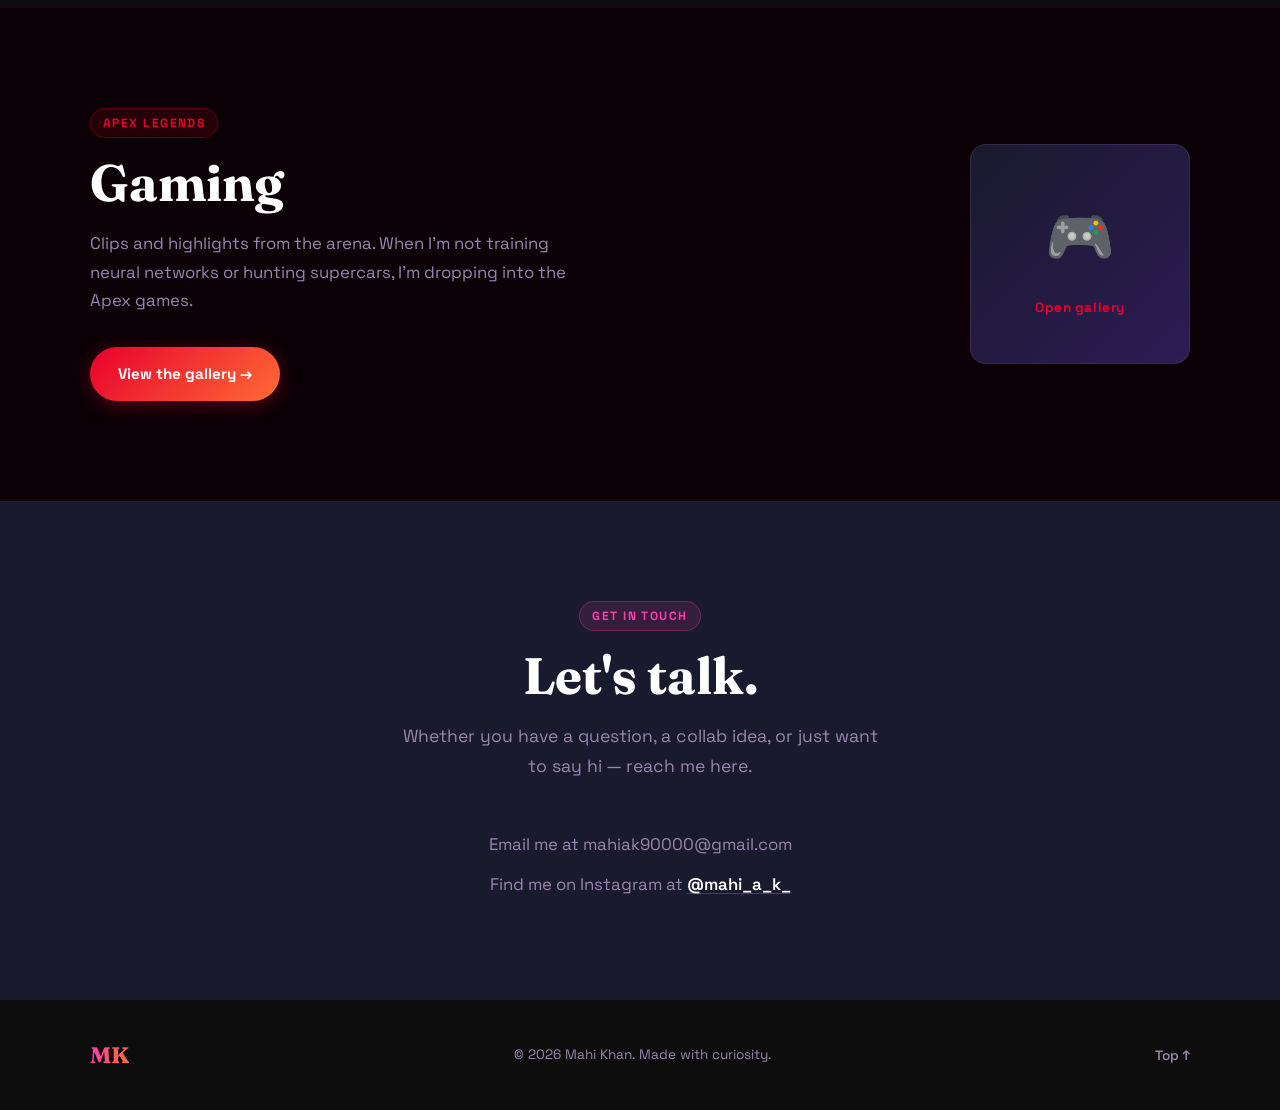
==== commit e92609ad: "Add Projects page with BachDrone project and update nav across all pages" ====
--- a/index.html
+++ b/index.html
@@ -17,6 +17,7 @@
     <ul class="nav-links">
       <li><a href="#about">About</a></li>
       <li><a href="#background">Background</a></li>
+      <li><a href="projects.html">Projects</a></li>
       <li><a href="car-spotting.html">Car Spotting</a></li>
       <li><a href="gaming.html">Gaming</a></li>
       <li><a href="#contact">Contact</a></li>
@@ -32,6 +33,7 @@
     <ul>
       <li><a href="#about" class="mobile-link">About</a></li>
       <li><a href="#background" class="mobile-link">Background</a></li>
+      <li><a href="projects.html" class="mobile-link">Projects</a></li>
       <li><a href="car-spotting.html" class="mobile-link">Car Spotting</a></li>
       <li><a href="gaming.html" class="mobile-link">Gaming</a></li>
       <li><a href="#contact" class="mobile-link">Contact</a></li>
@@ -101,6 +103,24 @@
     </div>
   </section>
 
+  <!-- PROJECTS TEASER -->
+  <section id="projects" class="projects-teaser section">
+    <div class="container">
+      <div class="carspot-teaser-inner">
+        <div class="carspot-teaser-text">
+          <span class="section-tag">Work</span>
+          <h2 class="section-title">Projects</h2>
+          <p>Real-world builds and research — from search and rescue drones to AI systems. Take a look at what I've been working on.</p>
+          <a href="projects.html" class="btn btn-primary">View projects →</a>
+        </div>
+        <a href="projects.html" class="carspot-teaser-card" aria-label="Go to Projects page">
+          <div class="carspot-icon">🛸</div>
+          <div class="carspot-card-label">Open projects</div>
+        </a>
+      </div>
+    </div>
+  </section>
+
   <!-- CAR SPOTTING TEASER -->
   <section id="car-spotting" class="carspot-teaser section">
     <div class="container">
--- a/styles.css
+++ b/styles.css
@@ -1331,8 +1331,234 @@
     grid-auto-flow: row;
   }
   .gaming-cell--featured { grid-row: span 1; }
+  .gaming-cell--featured,
+  .gaming-cell--video { min-height: 260px; }
 }
 
 @media (max-width: 480px) {
   .gaming-grid { grid-template-columns: 1fr; }
-}
+  .gaming-cell--featured,
+  .gaming-cell--video { min-height: 220px; }
+}
+
+/* ===== PROJECTS PAGE ===== */
+.projects-hero {
+  position: relative;
+  padding: 160px min(5vw, 80px) 80px;
+  overflow: hidden;
+}
+
+.projects-hero-content {
+  position: relative;
+  z-index: 2;
+  max-width: 640px;
+}
+
+.projects-title {
+  font-family: 'Fraunces', serif;
+  font-size: clamp(3rem, 8vw, 5.5rem);
+  font-weight: 700;
+  color: var(--white);
+  line-height: 1.05;
+  margin-bottom: 16px;
+  background: var(--grad-hero);
+  -webkit-background-clip: text;
+  -webkit-text-fill-color: transparent;
+  background-clip: text;
+}
+
+.projects-subtitle {
+  font-size: 1.1rem;
+  color: var(--muted);
+}
+
+.projects-section {
+  background: var(--dark);
+  padding: 60px 0 100px;
+}
+
+.projects-grid {
+  display: grid;
+  grid-template-columns: repeat(auto-fill, minmax(min(100%, 560px), 1fr));
+  gap: 40px;
+}
+
+/* Project card */
+.project-card {
+  background: var(--grad-card);
+  border: 1px solid rgba(255,255,255,0.07);
+  border-radius: var(--radius);
+  overflow: hidden;
+  transition: transform var(--transition), box-shadow var(--transition), border-color var(--transition);
+  opacity: 0;
+  transform: translateY(24px);
+}
+
+.project-card.card-in {
+  opacity: 1;
+  transform: translateY(0);
+}
+
+.project-card:hover {
+  transform: translateY(-6px);
+  box-shadow: var(--shadow-lg);
+  border-color: rgba(255,60,172,0.3);
+}
+
+.project-img-wrap {
+  width: 100%;
+  aspect-ratio: 16 / 9;
+  overflow: hidden;
+  position: relative;
+  background: #111;
+}
+
+.project-img-wrap img {
+  width: 100%;
+  height: 100%;
+  object-fit: cover;
+  object-position: center;
+  display: block;
+  transition: transform 0.5s ease;
+}
+
+.project-card:hover .project-img-wrap img {
+  transform: scale(1.04);
+}
+
+.project-img-overlay {
+  position: absolute;
+  bottom: 0; left: 0; right: 0;
+  padding: 32px 20px 14px;
+  background: linear-gradient(to top, rgba(0,0,0,0.7), transparent);
+}
+
+.project-overlay-label {
+  font-size: 0.78rem;
+  font-weight: 700;
+  color: rgba(255,255,255,0.75);
+  letter-spacing: 0.06em;
+  text-transform: uppercase;
+}
+
+.project-body {
+  padding: 28px 28px 24px;
+  display: flex;
+  flex-direction: column;
+  gap: 12px;
+}
+
+.project-meta {
+  display: flex;
+  flex-wrap: wrap;
+  gap: 8px;
+}
+
+.project-tag {
+  font-size: 0.72rem;
+  font-weight: 700;
+  letter-spacing: 0.08em;
+  text-transform: uppercase;
+  color: var(--pink);
+  background: rgba(255,60,172,0.1);
+  border: 1px solid rgba(255,60,172,0.25);
+  padding: 3px 10px;
+  border-radius: 100px;
+}
+
+.project-name {
+  font-family: 'Fraunces', serif;
+  font-size: 1.8rem;
+  font-weight: 700;
+  color: var(--white);
+  line-height: 1.2;
+  margin: 0;
+}
+
+.project-desc {
+  font-size: 1rem;
+  color: var(--muted);
+  line-height: 1.75;
+  margin: 0;
+}
+
+.project-desc strong {
+  color: var(--text);
+  font-weight: 600;
+}
+
+.project-footer {
+  padding-top: 8px;
+  border-top: 1px solid rgba(255,255,255,0.07);
+  margin-top: 4px;
+}
+
+.project-venue {
+  font-size: 0.85rem;
+  color: var(--muted);
+  font-weight: 500;
+}
+
+/* Projects teaser on homepage */
+.projects-teaser { background: var(--dark2); }
+
+/* ===== MOBILE POLISH ===== */
+
+/* About — cap photo width and fix badge overflow on small screens */
+@media (max-width: 900px) {
+  .about-image-wrap {
+    max-width: 280px;
+    margin-inline: auto;
+    padding-bottom: 28px;
+  }
+  .about-badge {
+    right: 0;
+    bottom: -12px;
+  }
+}
+
+/* Hero — remove max-width cap on desc text when centred */
+@media (max-width: 768px) {
+  .hero-desc { max-width: 100%; }
+}
+
+/* Lightbox — touch-friendly sizing and layout */
+@media (max-width: 640px) {
+  .lightbox { padding: 56px 8px 16px; }
+
+  .lightbox-content img,
+  .lightbox-content video {
+    max-height: 65vh;
+  }
+
+  .lightbox-prev,
+  .lightbox-next {
+    width: 40px;
+    height: 40px;
+    font-size: 1.6rem;
+  }
+  .lightbox-prev { left: 6px; }
+  .lightbox-next { right: 6px; }
+
+  .lightbox-close {
+    top: 12px;
+    right: 12px;
+  }
+}
+
+/* Touch devices — always show play overlay so users know the card is tappable */
+@media (hover: none) {
+  .play-overlay {
+    background: rgba(0,0,0,0.28);
+  }
+  .gaming-cell .play-overlay {
+    background: rgba(0,0,0,0.32);
+  }
+}
+
+/* Ensure tappable targets meet 44px minimum */
+@media (max-width: 640px) {
+  .btn { padding: 13px 24px; }
+  .filter-btn { padding: 10px 18px; }
+  .back-link { padding: 8px 0; }
+}
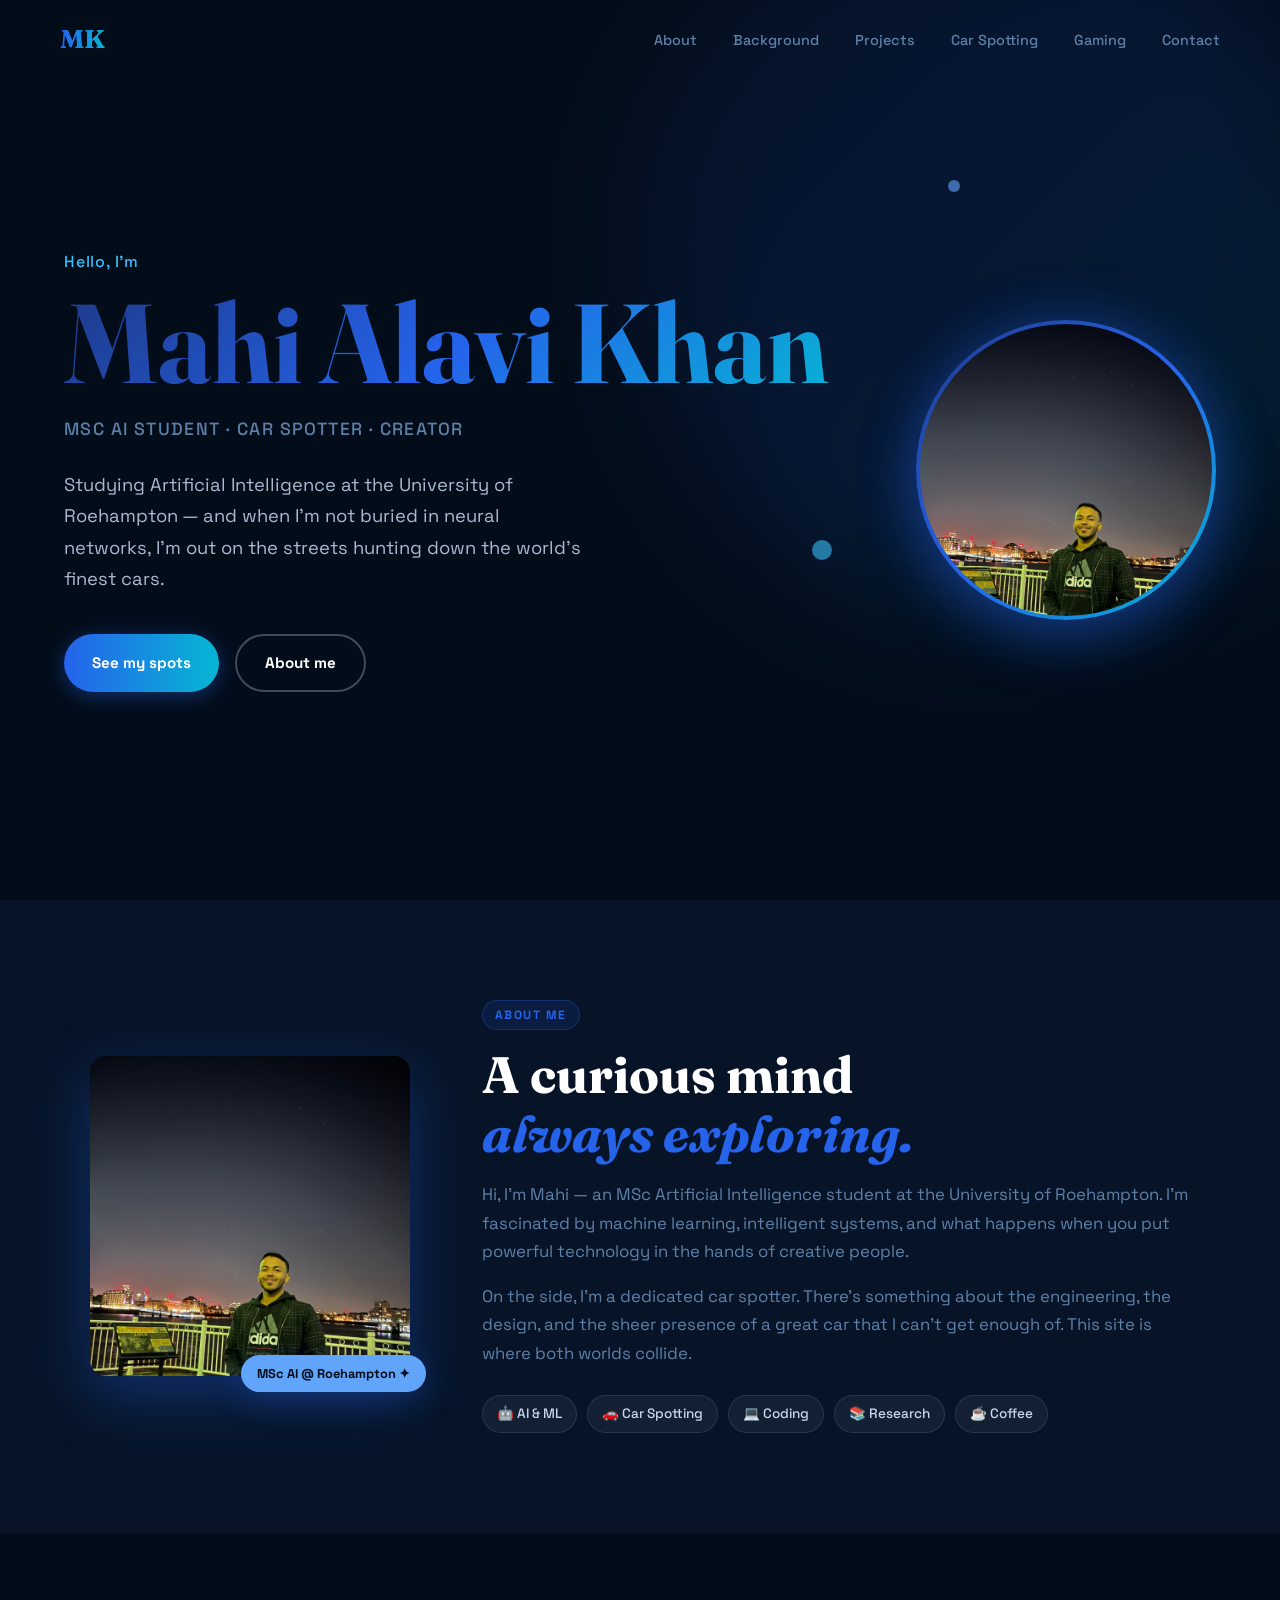
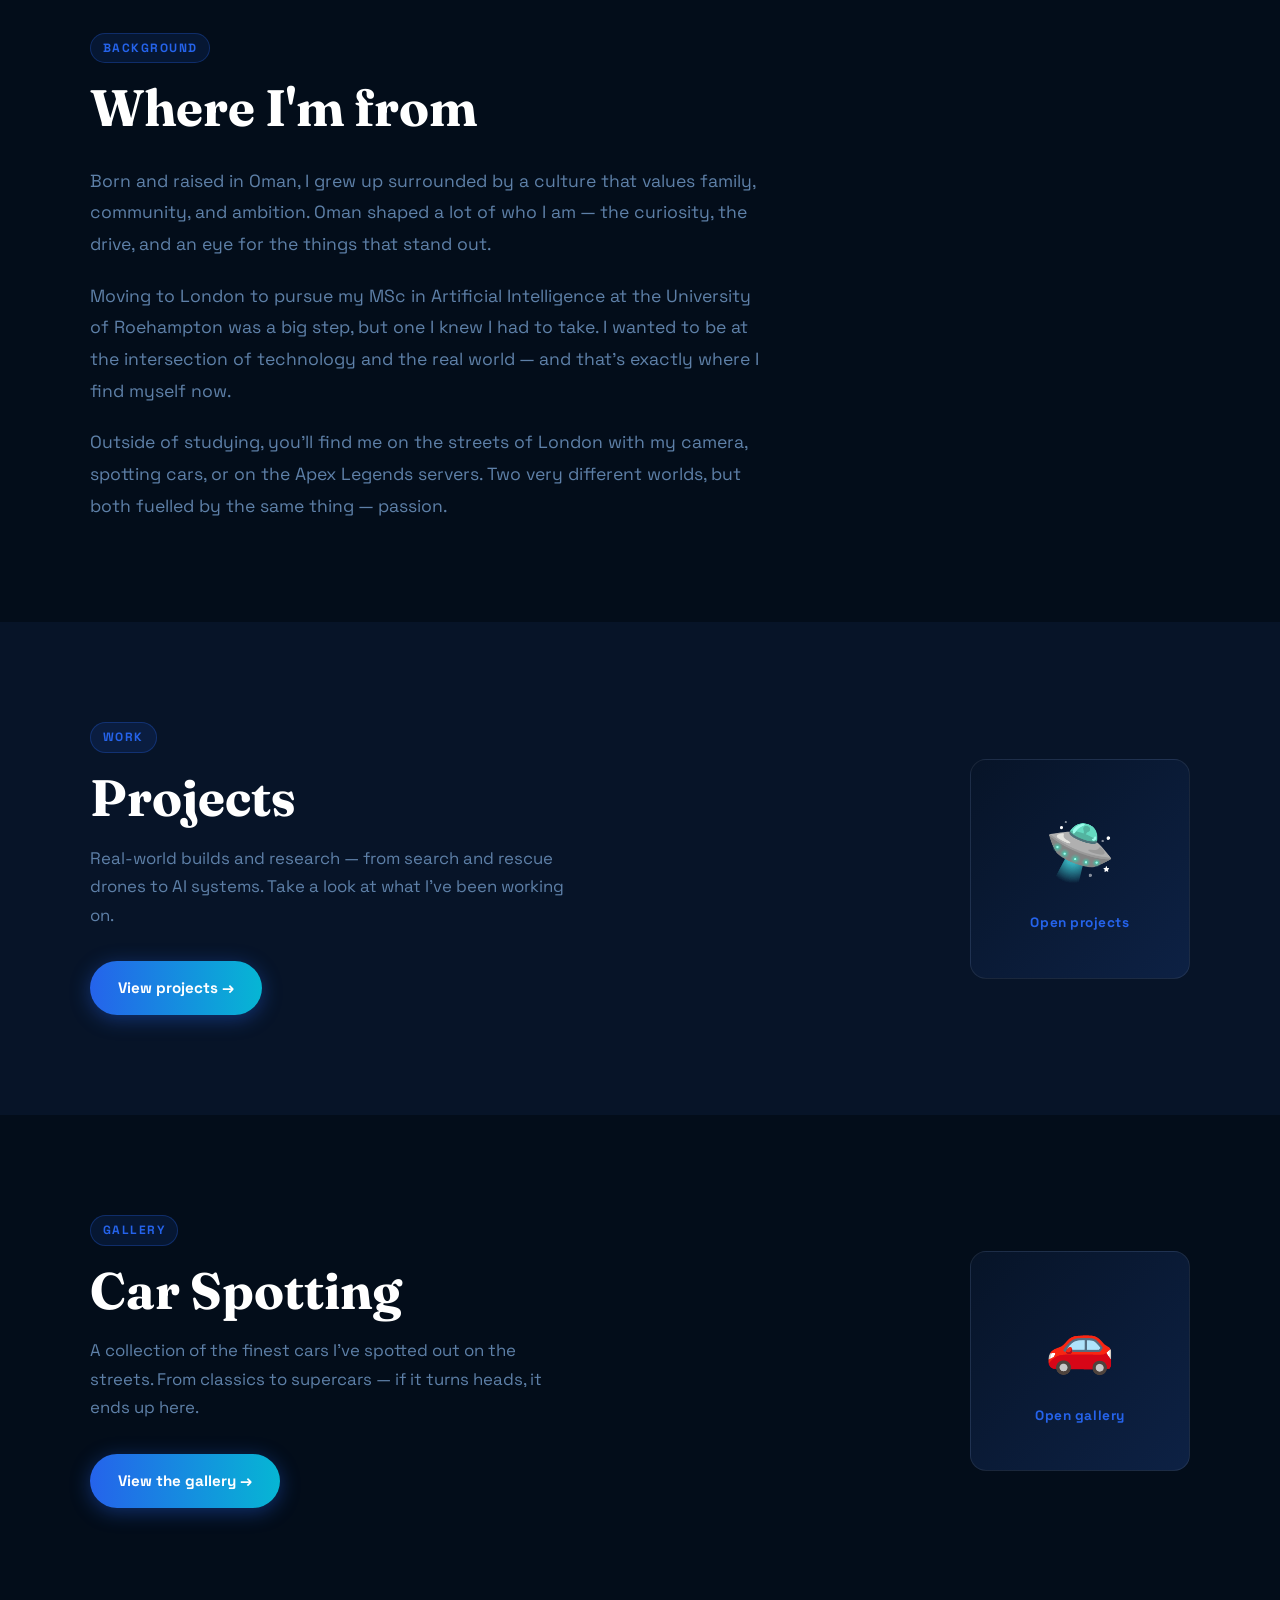
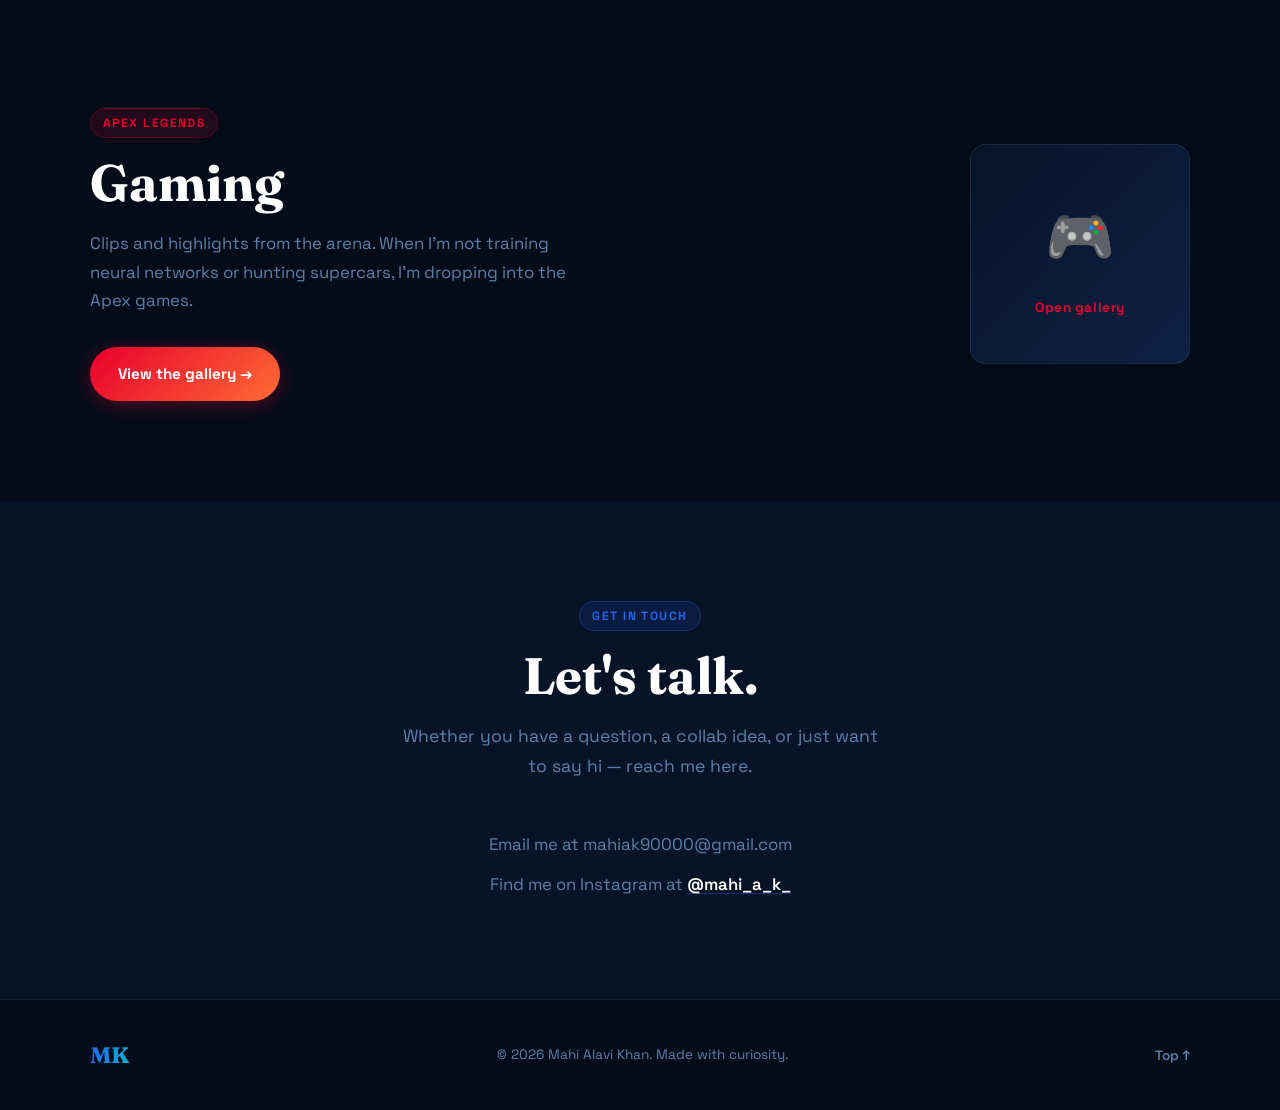
==== commit 059a6b09: "Rename to Mahi Alavi Khan across all pages" ====
--- a/index.html
+++ b/index.html
@@ -3,7 +3,7 @@
 <head>
   <meta charset="UTF-8" />
   <meta name="viewport" content="width=device-width, initial-scale=1.0" />
-  <title>Mahi Khan — Personal Site</title>
+  <title>Mahi Alavi Khan — Personal Site</title>
   <link rel="stylesheet" href="styles.css" />
   <link rel="preconnect" href="https://fonts.googleapis.com" />
   <link rel="preconnect" href="https://fonts.gstatic.com" crossorigin />
@@ -45,7 +45,7 @@
     <div class="hero-inner">
       <div class="hero-content">
         <p class="eyebrow">Hello, I'm</p>
-        <h1 class="hero-title">Mahi Khan</h1>
+        <h1 class="hero-title">Mahi Alavi Khan</h1>
         <p class="hero-subtitle">MSc AI Student · Car Spotter · Creator</p>
         <p class="hero-desc">Studying Artificial Intelligence at the University of Roehampton — and when I'm not buried in neural networks, I'm out on the streets hunting down the world's finest cars.</p>
         <div class="hero-cta">
@@ -54,7 +54,7 @@
         </div>
       </div>
       <div class="hero-photo">
-        <img src="CarImages/Mahi.jpg" alt="Mahi Khan" />
+        <img src="CarImages/Mahi.jpg" alt="Mahi Alavi Khan" />
       </div>
     </div>
     <div class="hero-blob" aria-hidden="true"></div>
@@ -70,7 +70,7 @@
     <div class="container">
       <div class="about-grid">
         <div class="about-image-wrap">
-          <img src="CarImages/Mahi.jpg" alt="Mahi Khan" class="about-photo" />
+          <img src="CarImages/Mahi.jpg" alt="Mahi Alavi Khan" class="about-photo" />
           <div class="about-badge">MSc AI @ Roehampton ✦</div>
         </div>
         <div class="about-text">
@@ -176,7 +176,7 @@
   <footer class="footer">
     <div class="container footer-inner">
       <p class="footer-logo">MK</p>
-      <p class="footer-copy">© 2026 Mahi Khan. Made with curiosity.</p>
+      <p class="footer-copy">© 2026 Mahi Alavi Khan. Made with curiosity.</p>
       <div class="footer-links">
         <a href="#home">Top ↑</a>
       </div>
--- a/styles.css
+++ b/styles.css
@@ -2,26 +2,26 @@
 *, *::before, *::after { box-sizing: border-box; margin: 0; padding: 0; }
 
 :root {
-  --pink:    #FF3CAC;
-  --purple:  #7B2FBE;
-  --orange:  #FF6B35;
-  --yellow:  #FFD23F;
-  --cyan:    #00D4FF;
-  --dark:    #0D0D0D;
-  --dark2:   #1A1A2E;
-  --light:   #F9F6FF;
+  --pink:    #2563EB;
+  --purple:  #1E40AF;
+  --orange:  #06B6D4;
+  --yellow:  #60A5FA;
+  --cyan:    #38BDF8;
+  --dark:    #030D1A;
+  --dark2:   #071428;
+  --light:   #EEF4FF;
   --white:   #FFFFFF;
-  --text:    #E8E0FF;
-  --muted:   #9985B0;
-
-  --grad-hero:   linear-gradient(135deg, #7B2FBE 0%, #FF3CAC 50%, #FF6B35 100%);
-  --grad-card:   linear-gradient(135deg, #1A1A2E, #2D1B54);
+  --text:    #C8D8F0;
+  --muted:   #5E80A8;
+
+  --grad-hero:   linear-gradient(135deg, #1E3A8A 0%, #2563EB 50%, #06B6D4 100%);
+  --grad-card:   linear-gradient(135deg, #071428, #0D2144);
   --grad-accent: linear-gradient(90deg, var(--pink), var(--orange));
 
   --radius: 16px;
   --radius-sm: 8px;
-  --shadow: 0 8px 32px rgba(123,47,190,0.25);
-  --shadow-lg: 0 20px 60px rgba(123,47,190,0.35);
+  --shadow: 0 8px 32px rgba(37,99,235,0.25);
+  --shadow-lg: 0 20px 60px rgba(37,99,235,0.35);
   --transition: 0.3s cubic-bezier(0.4,0,0.2,1);
 }
 
@@ -56,8 +56,8 @@
   letter-spacing: 0.12em;
   text-transform: uppercase;
   color: var(--pink);
-  background: rgba(255,60,172,0.12);
-  border: 1px solid rgba(255,60,172,0.3);
+  background: rgba(37,99,235,0.12);
+  border: 1px solid rgba(37,99,235,0.3);
   padding: 4px 12px;
   border-radius: 100px;
   margin-bottom: 16px;
@@ -108,9 +108,9 @@
 .btn-primary {
   background: var(--grad-accent);
   color: var(--white);
-  box-shadow: 0 4px 20px rgba(255,60,172,0.4);
-}
-.btn-primary:hover { box-shadow: 0 8px 30px rgba(255,60,172,0.55); }
+  box-shadow: 0 4px 20px rgba(37,99,235,0.4);
+}
+.btn-primary:hover { box-shadow: 0 8px 30px rgba(37,99,235,0.55); }
 
 .btn-outline {
   background: transparent;
@@ -268,7 +268,7 @@
   border-radius: 50%;
   background: var(--grad-hero);
   padding: 4px;
-  box-shadow: var(--shadow-lg), 0 0 60px rgba(255,60,172,0.25);
+  box-shadow: var(--shadow-lg), 0 0 60px rgba(37,99,235,0.25);
   animation: float 6s ease-in-out infinite;
 }
 
@@ -442,7 +442,7 @@
   font-weight: 500;
   transition: background var(--transition), border-color var(--transition);
 }
-.tag:hover { background: rgba(255,60,172,0.15); border-color: var(--pink); }
+.tag:hover { background: rgba(37,99,235,0.15); border-color: var(--pink); }
 
 /* ===== BACKGROUND ===== */
 .background { background: var(--dark); }
@@ -497,7 +497,7 @@
 .blog-card:hover {
   transform: translateY(-6px);
   box-shadow: var(--shadow-lg);
-  border-color: rgba(255,60,172,0.3);
+  border-color: rgba(37,99,235,0.3);
 }
 
 .blog-card:hover::before { opacity: 0.04; }
@@ -507,8 +507,8 @@
   flex-direction: row;
   align-items: flex-start;
   gap: 40px;
-  background: linear-gradient(135deg, #2D1B54, #1A0A36);
-  border-color: rgba(255,60,172,0.2);
+  background: linear-gradient(135deg, #071428, #0D2144);
+  border-color: rgba(37,99,235,0.2);
 }
 
 .blog-card.featured .card-title {
@@ -616,7 +616,7 @@
   color: var(--white);
   font-weight: 600;
   text-decoration: underline;
-  text-decoration-color: rgba(255,60,172,0.4);
+  text-decoration-color: rgba(37,99,235,0.4);
   text-underline-offset: 3px;
   transition: color var(--transition), text-decoration-color var(--transition);
 }
@@ -761,7 +761,7 @@
 .carspot-teaser-card:hover {
   transform: translateY(-6px) scale(1.03);
   box-shadow: var(--shadow-lg);
-  border-color: rgba(255,60,172,0.3);
+  border-color: rgba(37,99,235,0.3);
 }
 
 .carspot-icon { font-size: 3.5rem; }
@@ -890,7 +890,7 @@
 .gallery-card:hover {
   transform: translateY(-6px);
   box-shadow: var(--shadow-lg);
-  border-color: rgba(255,60,172,0.3);
+  border-color: rgba(37,99,235,0.3);
 }
 
 .gallery-img-wrap {
@@ -1102,7 +1102,7 @@
 :root {
   --apex-red:    #E8002D;
   --apex-orange: #FF6B35;
-  --grad-apex:   linear-gradient(135deg, #1a0008, #3d0015, #1a0008);
+  --grad-apex:   linear-gradient(135deg, #040C1A, #0D2144, #040C1A);
   --grad-apex-accent: linear-gradient(135deg, var(--apex-red), var(--apex-orange));
 }
 
@@ -1118,7 +1118,7 @@
   position: relative;
   padding: 160px min(5vw, 80px) 80px;
   overflow: hidden;
-  background: #0a0005;
+  background: #040C1A;
 }
 
 .gaming-hero-content {
@@ -1158,7 +1158,7 @@
 
 /* Gaming section */
 .gaming-section {
-  background: #0a0005;
+  background: #040C1A;
   padding: 60px 0 100px;
 }
 
@@ -1181,7 +1181,7 @@
   border-radius: var(--radius);
   overflow: hidden;
   cursor: pointer;
-  background: #14000a;
+  background: #081525;
   border: 1px solid rgba(232,0,45,0.12);
   opacity: 0;
   transform: translateY(20px);
@@ -1211,7 +1211,7 @@
 
 /* Featured highlight cells — span both rows, full image visible */
 .gaming-cell--featured {
-  background: #0a0005;
+  background: #040C1A;
 }
 
 .gaming-cell--featured img {
@@ -1266,11 +1266,11 @@
 }
 
 .gaming-placeholder--image {
-  background: linear-gradient(135deg, #1a0008 0%, #2d000f 100%);
+  background: linear-gradient(135deg, #040C1A 0%, #071428 100%);
 }
 
 .gaming-placeholder--video {
-  background: #14000a;
+  background: #081525;
 }
 
 .gaming-placeholder-icon { font-size: 2.2rem; opacity: 0.5; }
@@ -1289,7 +1289,7 @@
 }
 
 /* Gaming teaser on homepage */
-.gaming-teaser { background: #0a0005; }
+.gaming-teaser { background: #040C1A; }
 
 .gaming-teaser-card:hover {
   border-color: rgba(232,0,45,0.4) !important;
@@ -1402,7 +1402,7 @@
 .project-card:hover {
   transform: translateY(-6px);
   box-shadow: var(--shadow-lg);
-  border-color: rgba(255,60,172,0.3);
+  border-color: rgba(37,99,235,0.3);
 }
 
 .project-img-wrap {
@@ -1460,8 +1460,8 @@
   letter-spacing: 0.08em;
   text-transform: uppercase;
   color: var(--pink);
-  background: rgba(255,60,172,0.1);
-  border: 1px solid rgba(255,60,172,0.25);
+  background: rgba(37,99,235,0.1);
+  border: 1px solid rgba(37,99,235,0.25);
   padding: 3px 10px;
   border-radius: 100px;
 }
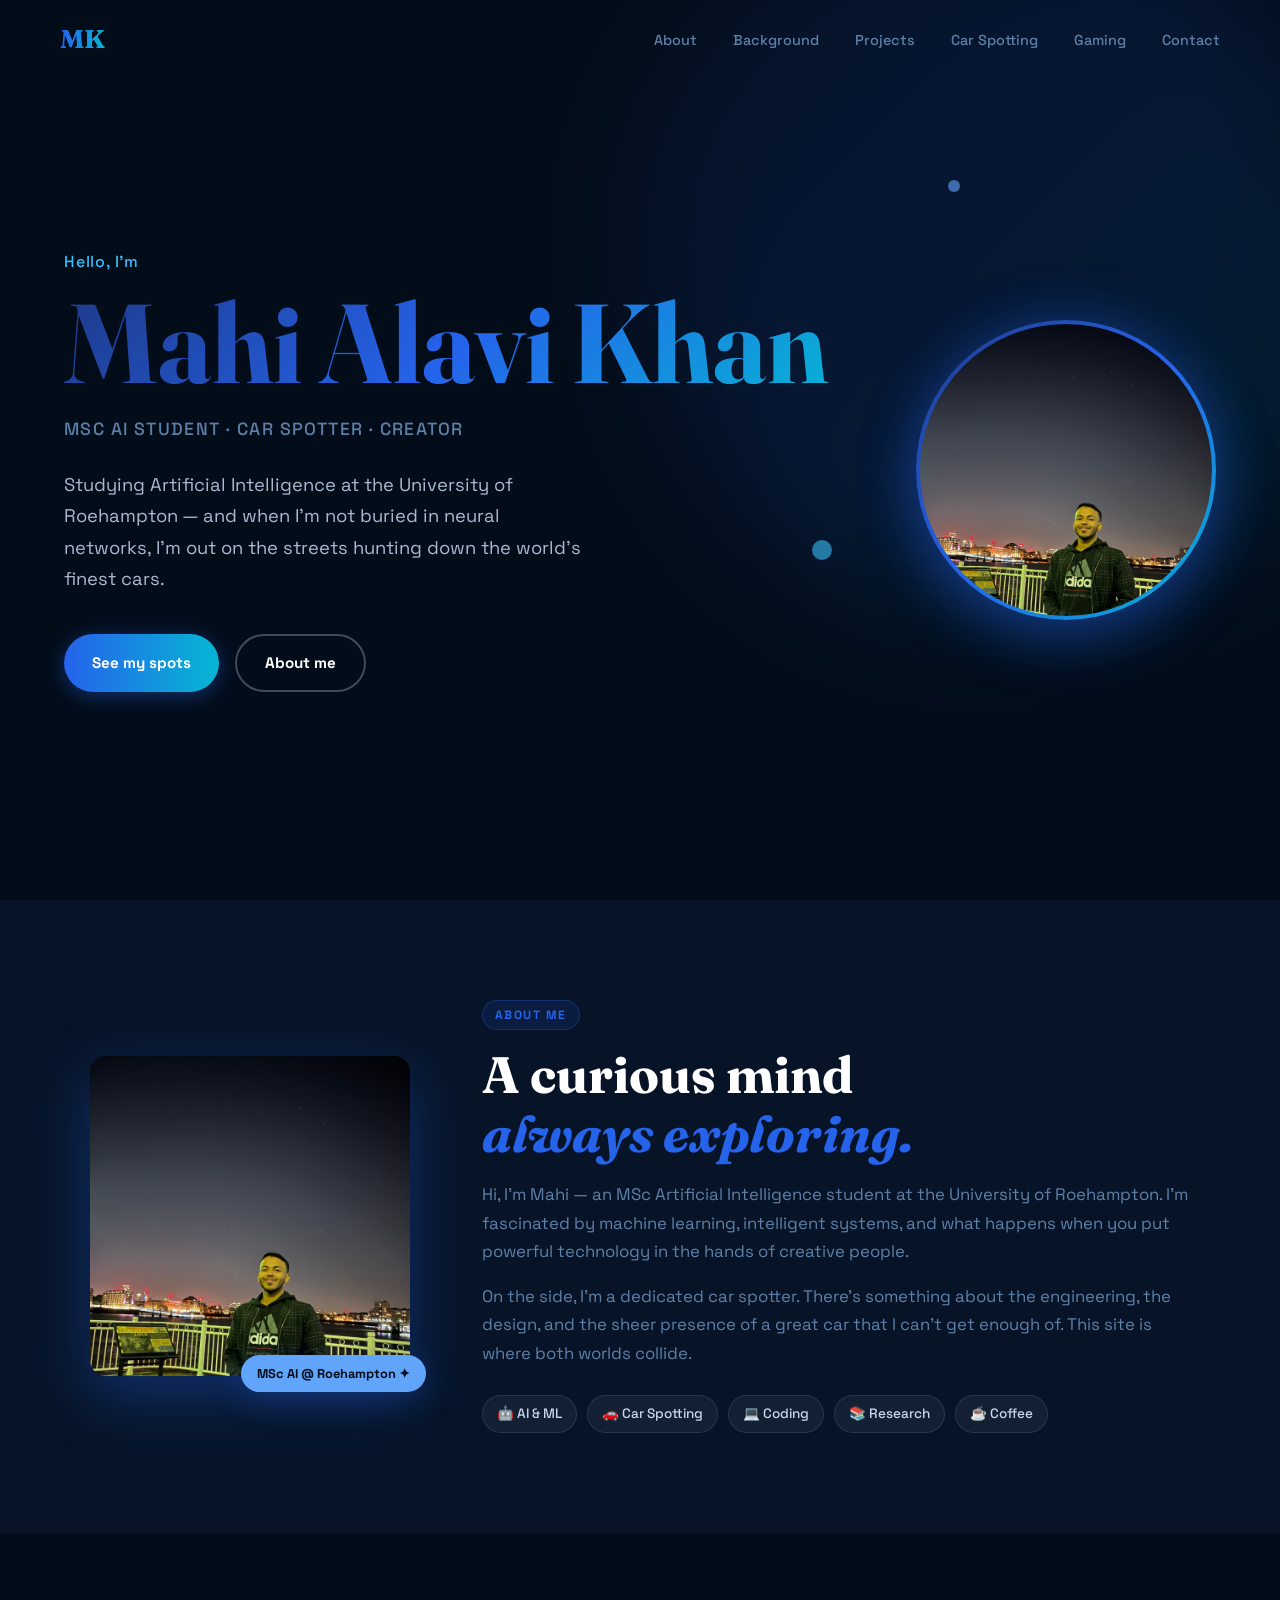
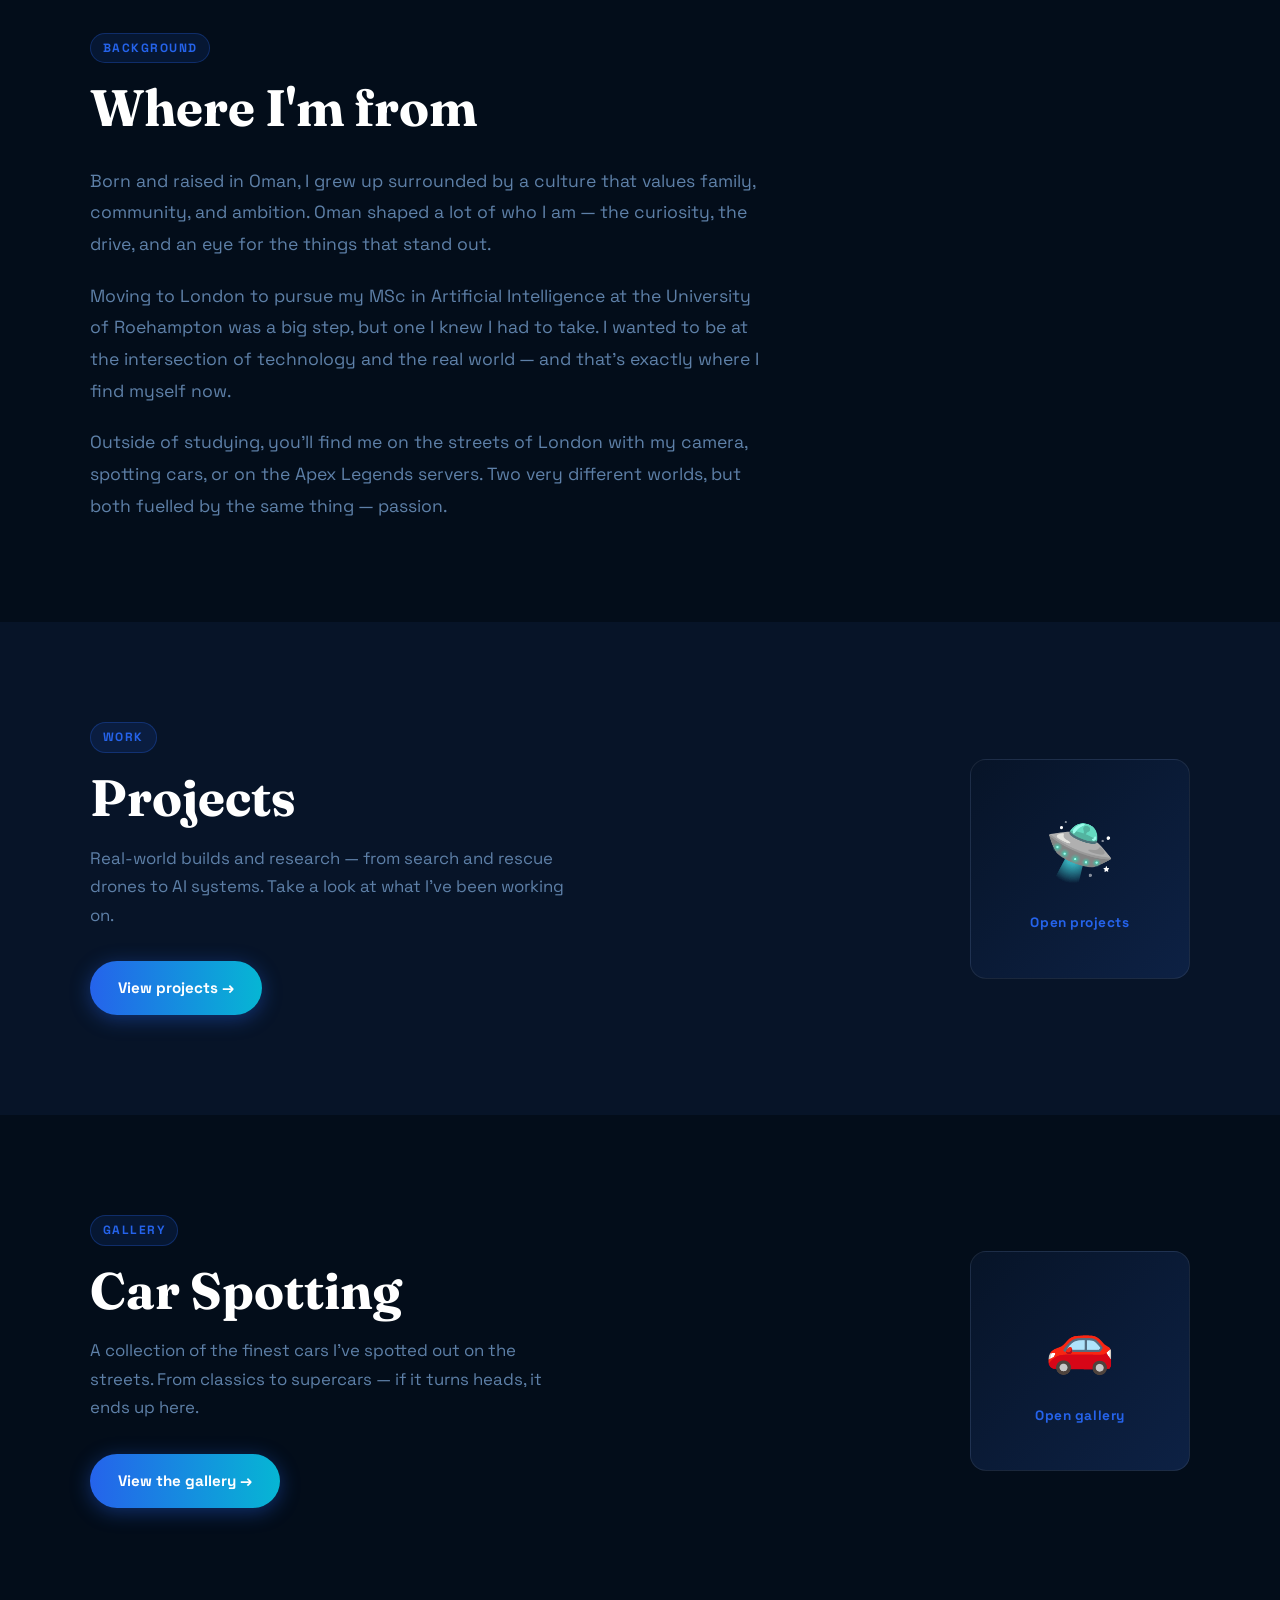
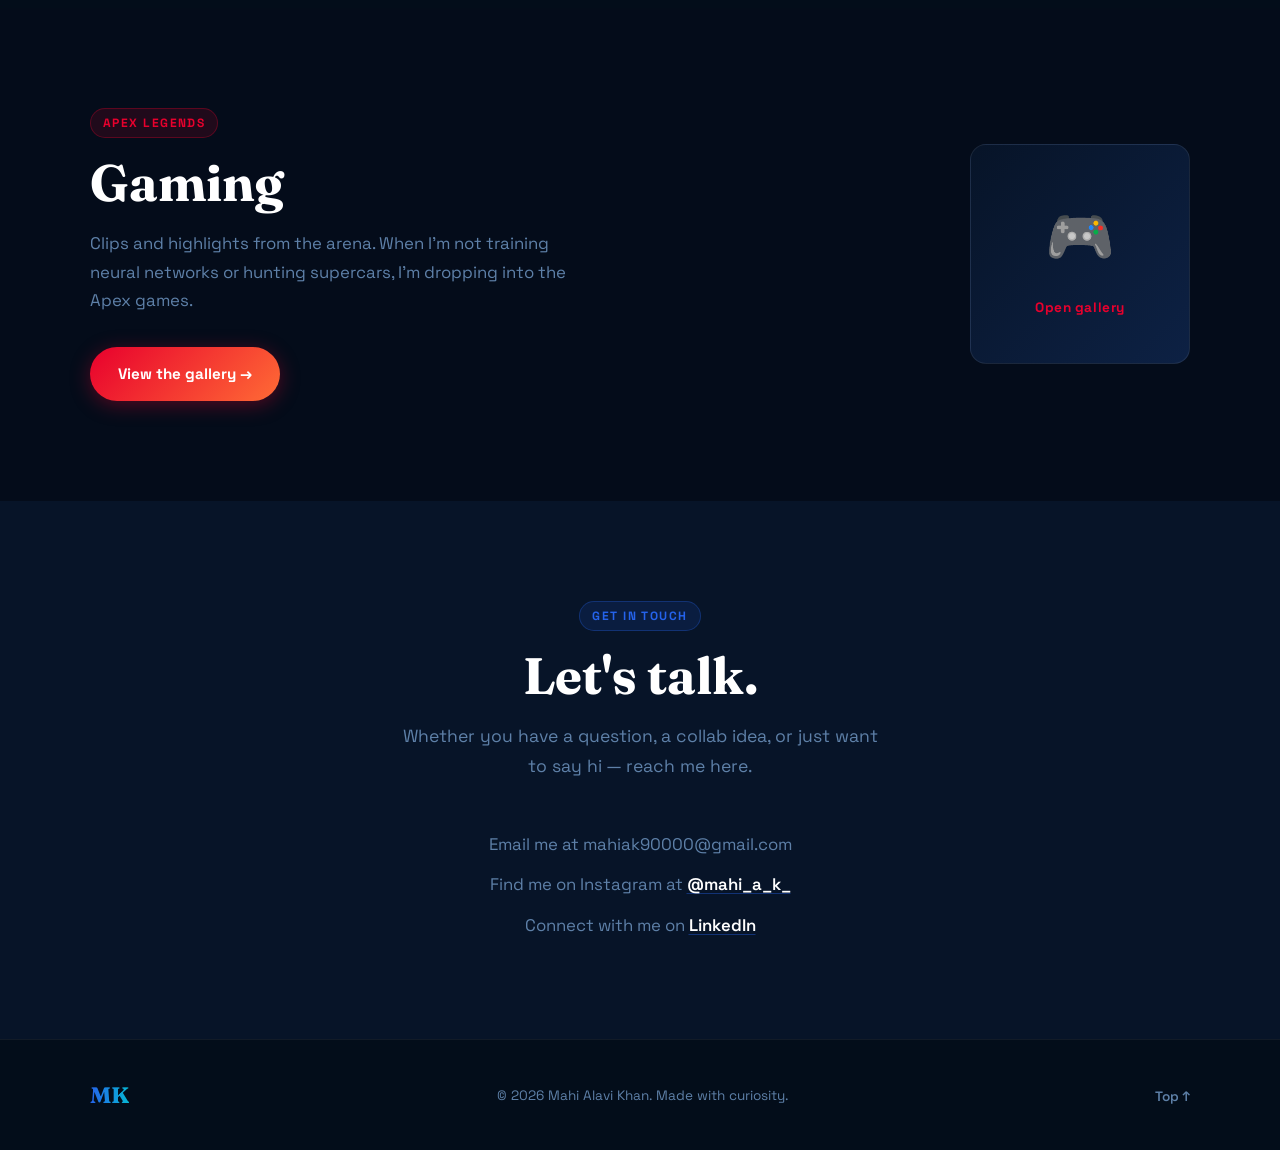
==== commit 3d8068b0: "Add LinkedIn link to contact section" ====
--- a/index.html
+++ b/index.html
@@ -168,6 +168,7 @@
       <div class="contact-plain">
         <p>Email me at mahiak90000@gmail.com</p>
         <p>Find me on Instagram at <a href="https://instagram.com/mahi_a_k_" target="_blank" rel="noopener noreferrer">@mahi_a_k_</a></p>
+        <p>Connect with me on <a href="https://www.linkedin.com/in/mahi-khan-596062258" target="_blank" rel="noopener noreferrer">LinkedIn</a></p>
       </div>
     </div>
   </section>
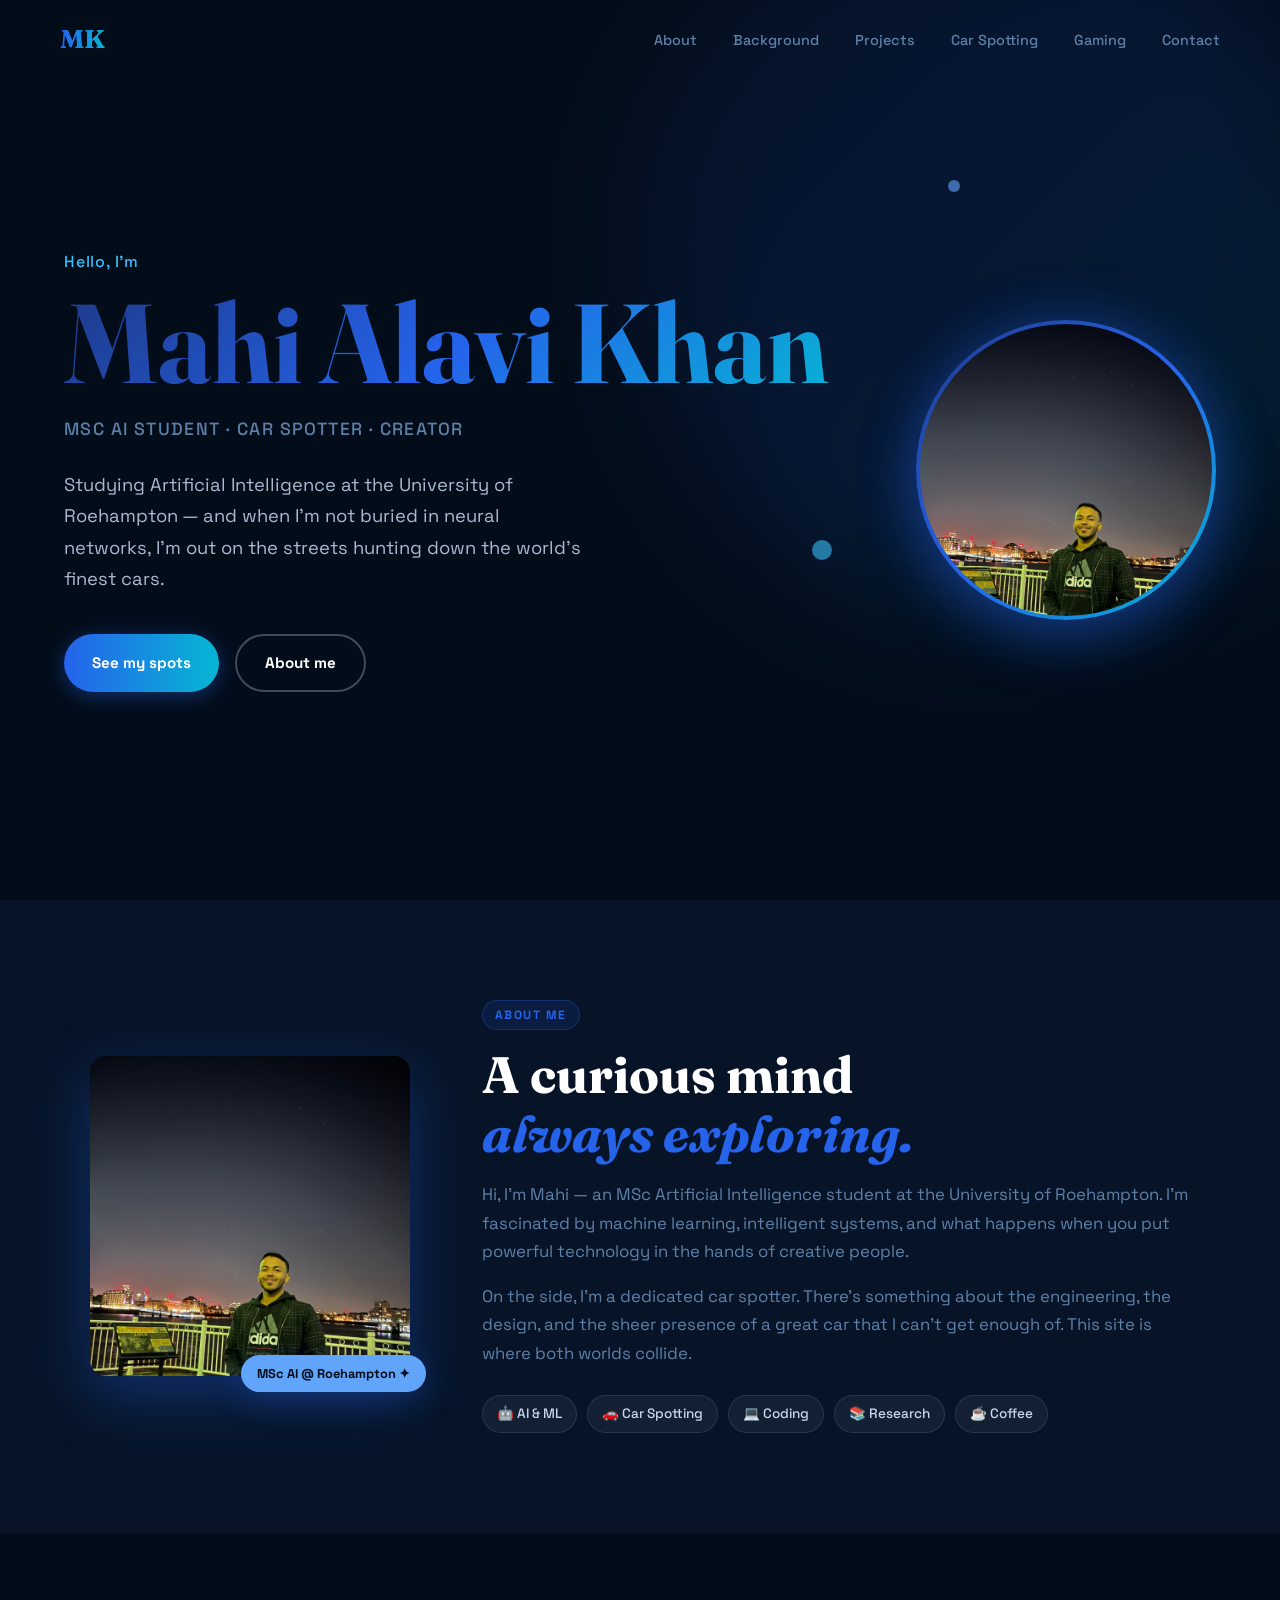
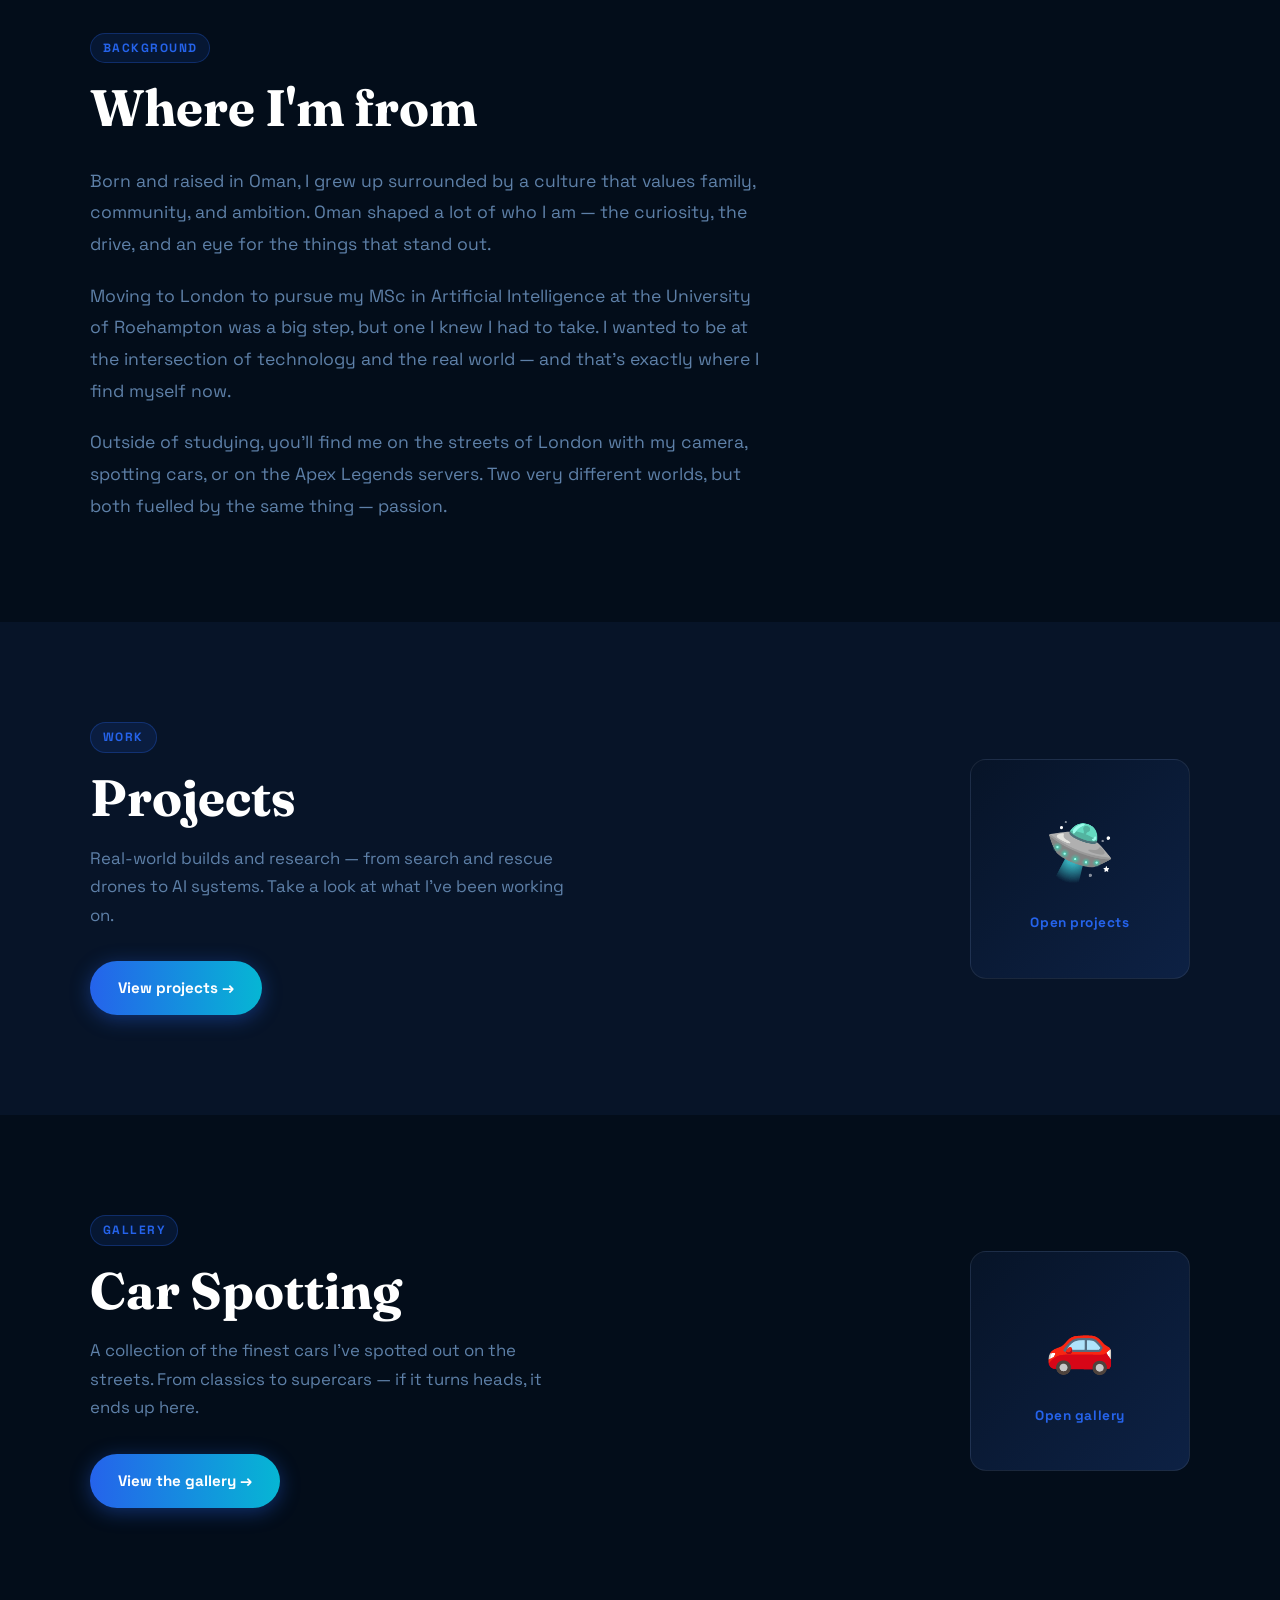
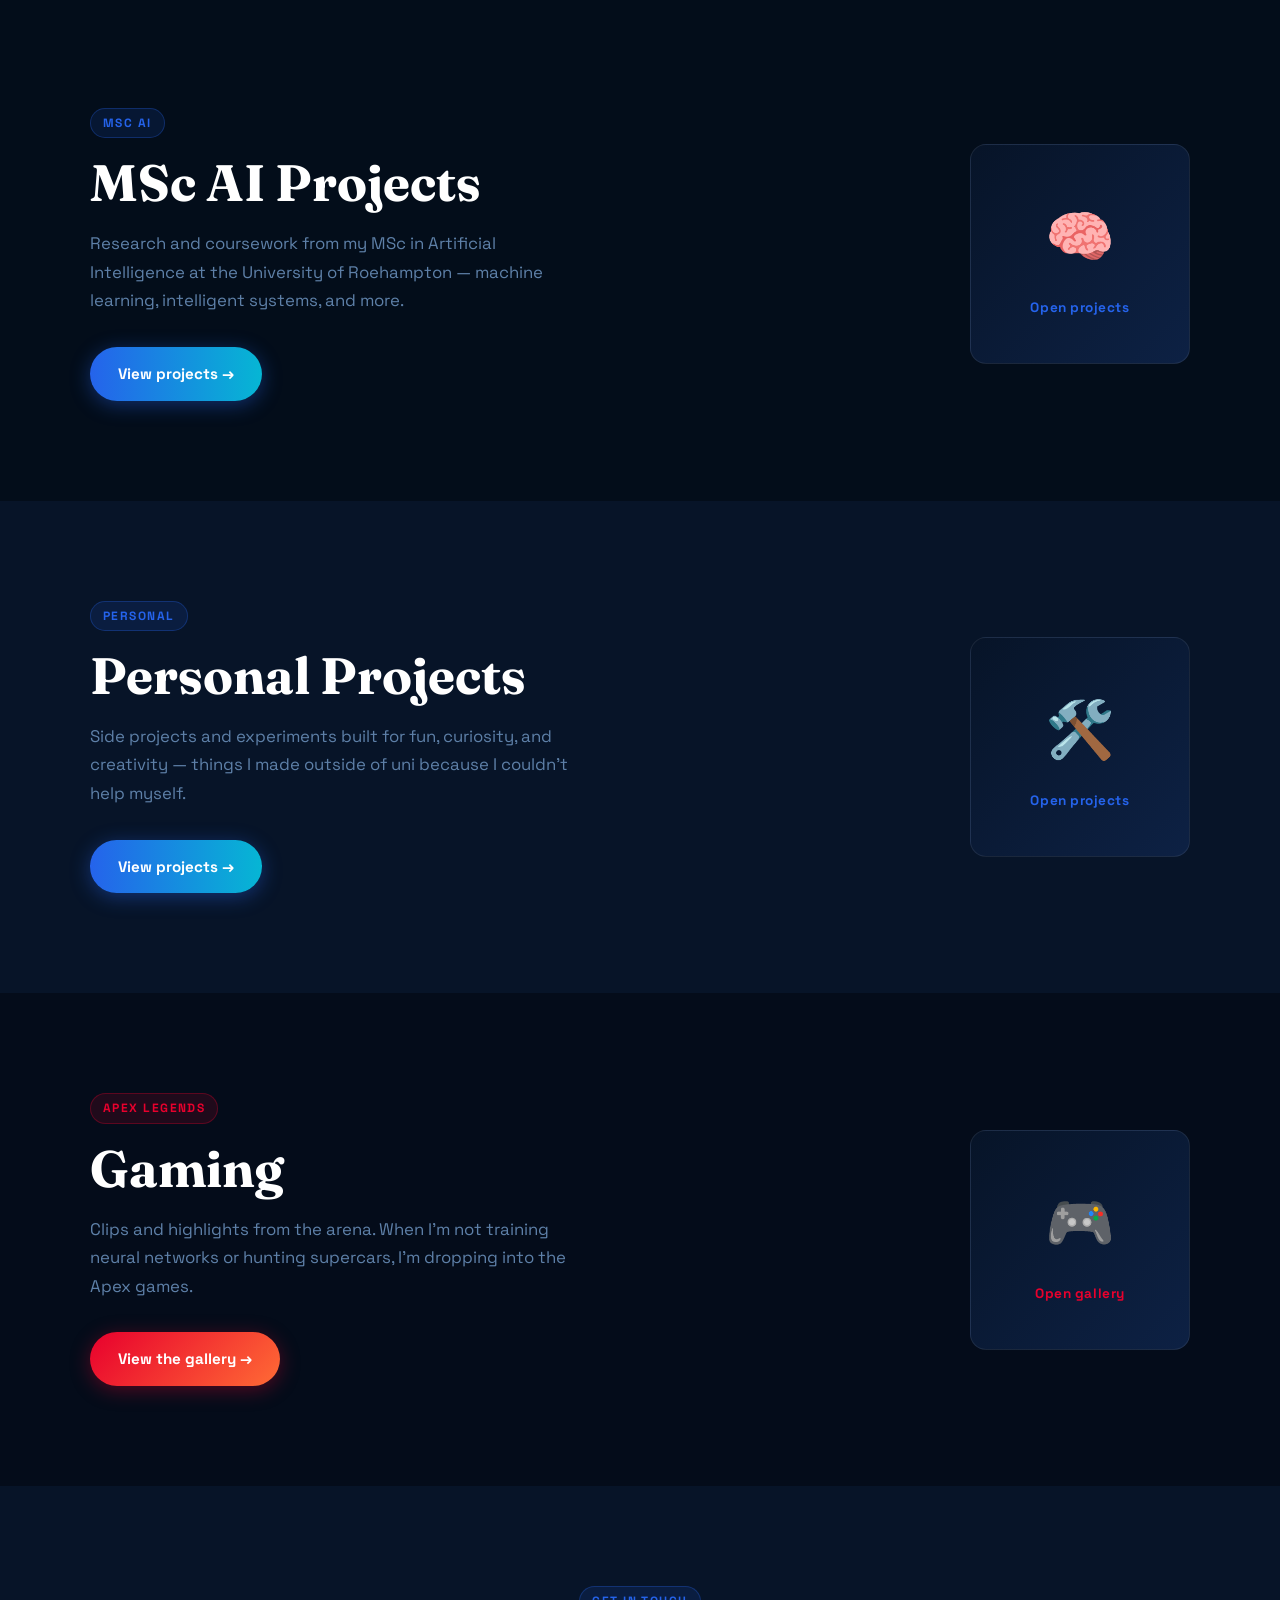
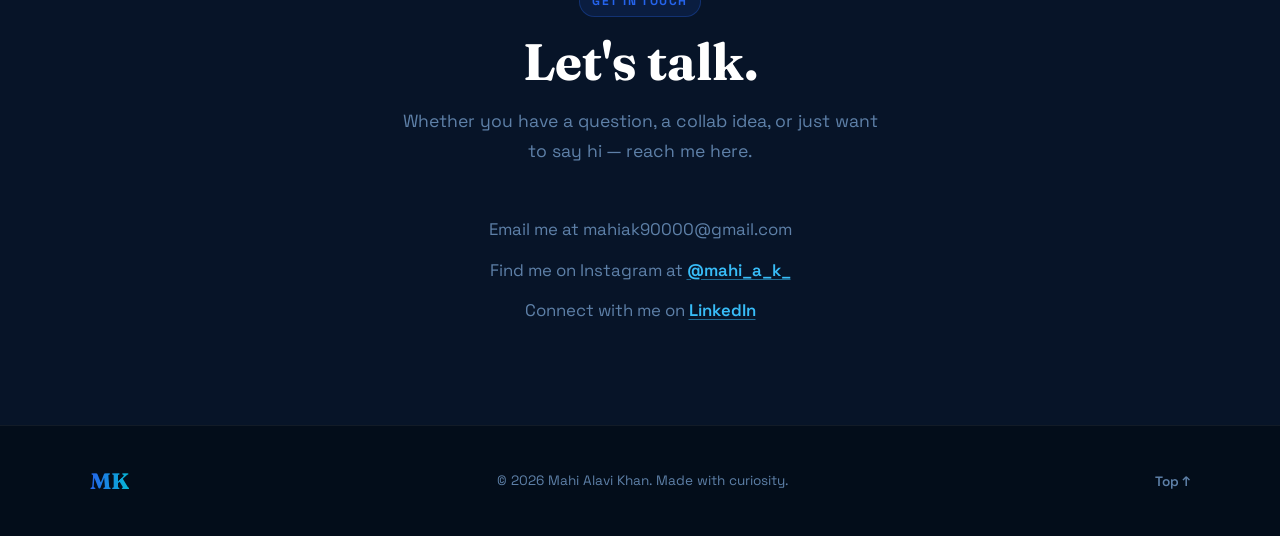
==== commit 3ac4cf37: "Add MSc AI Projects and Personal Projects sections and pages - Add two new teaser sections on the ho" ====
--- a/index.html
+++ b/index.html
@@ -139,6 +139,42 @@
     </div>
   </section>
 
+  <!-- MSC AI PROJECTS TEASER -->
+  <section id="msc-ai-projects" class="msc-ai-teaser section">
+    <div class="container">
+      <div class="carspot-teaser-inner">
+        <div class="carspot-teaser-text">
+          <span class="section-tag">MSc AI</span>
+          <h2 class="section-title">MSc AI Projects</h2>
+          <p>Research and coursework from my MSc in Artificial Intelligence at the University of Roehampton — machine learning, intelligent systems, and more.</p>
+          <a href="msc-ai-projects.html" class="btn btn-primary">View projects →</a>
+        </div>
+        <a href="msc-ai-projects.html" class="carspot-teaser-card" aria-label="Go to MSc AI Projects page">
+          <div class="carspot-icon">🧠</div>
+          <div class="carspot-card-label">Open projects</div>
+        </a>
+      </div>
+    </div>
+  </section>
+
+  <!-- PERSONAL PROJECTS TEASER -->
+  <section id="personal-projects" class="personal-projects-teaser section">
+    <div class="container">
+      <div class="carspot-teaser-inner">
+        <div class="carspot-teaser-text">
+          <span class="section-tag">Personal</span>
+          <h2 class="section-title">Personal Projects</h2>
+          <p>Side projects and experiments built for fun, curiosity, and creativity — things I made outside of uni because I couldn't help myself.</p>
+          <a href="personal-projects.html" class="btn btn-primary">View projects →</a>
+        </div>
+        <a href="personal-projects.html" class="carspot-teaser-card" aria-label="Go to Personal Projects page">
+          <div class="carspot-icon">🛠️</div>
+          <div class="carspot-card-label">Open projects</div>
+        </a>
+      </div>
+    </div>
+  </section>
+
   <!-- GAMING TEASER -->
   <section id="gaming" class="gaming-teaser section">
     <div class="container">
--- a/styles.css
+++ b/styles.css
@@ -613,17 +613,17 @@
 }
 
 .contact-plain a {
-  color: var(--white);
+  color: var(--cyan);
   font-weight: 600;
   text-decoration: underline;
-  text-decoration-color: rgba(37,99,235,0.4);
+  text-decoration-color: rgba(56,189,248,0.5);
   text-underline-offset: 3px;
   transition: color var(--transition), text-decoration-color var(--transition);
 }
 
 .contact-plain a:hover {
-  color: var(--pink);
-  text-decoration-color: var(--pink);
+  color: var(--white);
+  text-decoration-color: var(--white);
 }
 
 /* ===== FOOTER ===== */
@@ -1502,6 +1502,10 @@
 /* Projects teaser on homepage */
 .projects-teaser { background: var(--dark2); }
 
+/* MSc AI & Personal Projects teasers on homepage */
+.msc-ai-teaser { background: var(--dark); }
+.personal-projects-teaser { background: var(--dark2); }
+
 /* ===== MOBILE POLISH ===== */
 
 /* About — cap photo width and fix badge overflow on small screens */
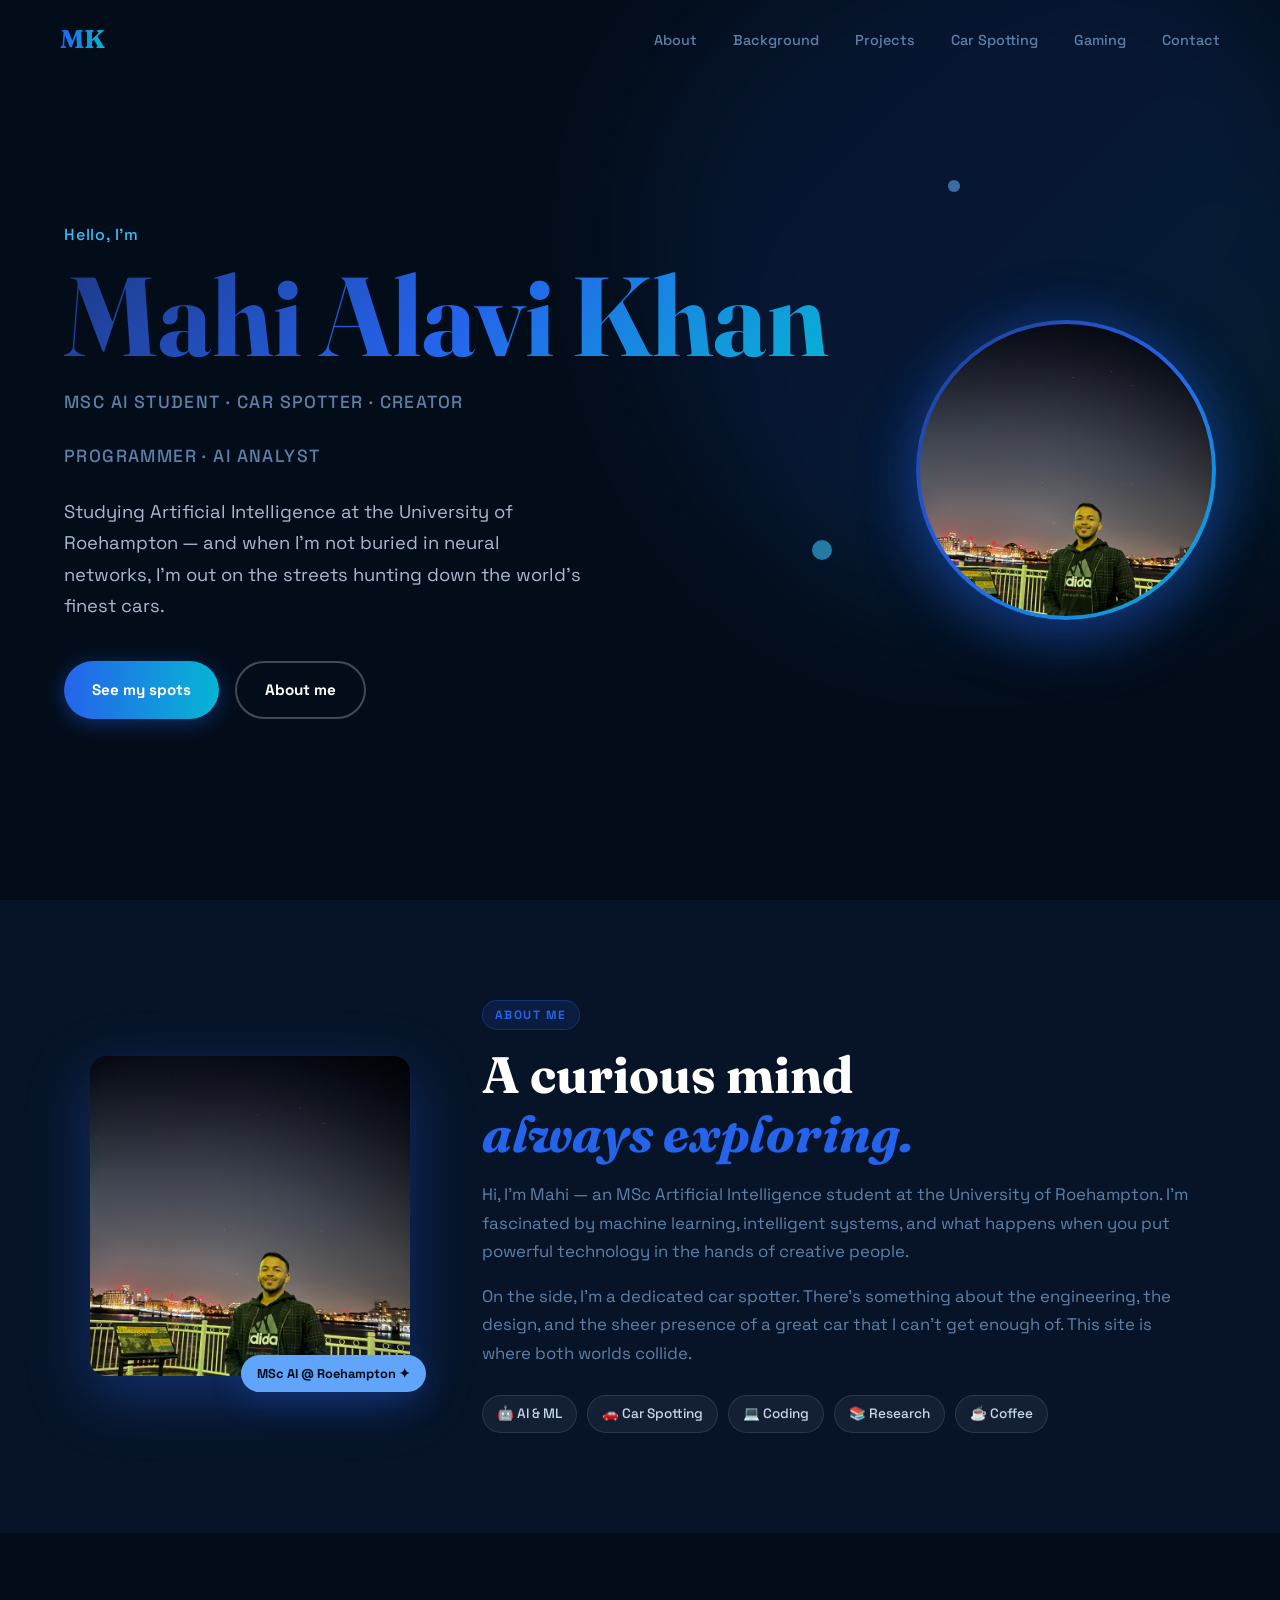
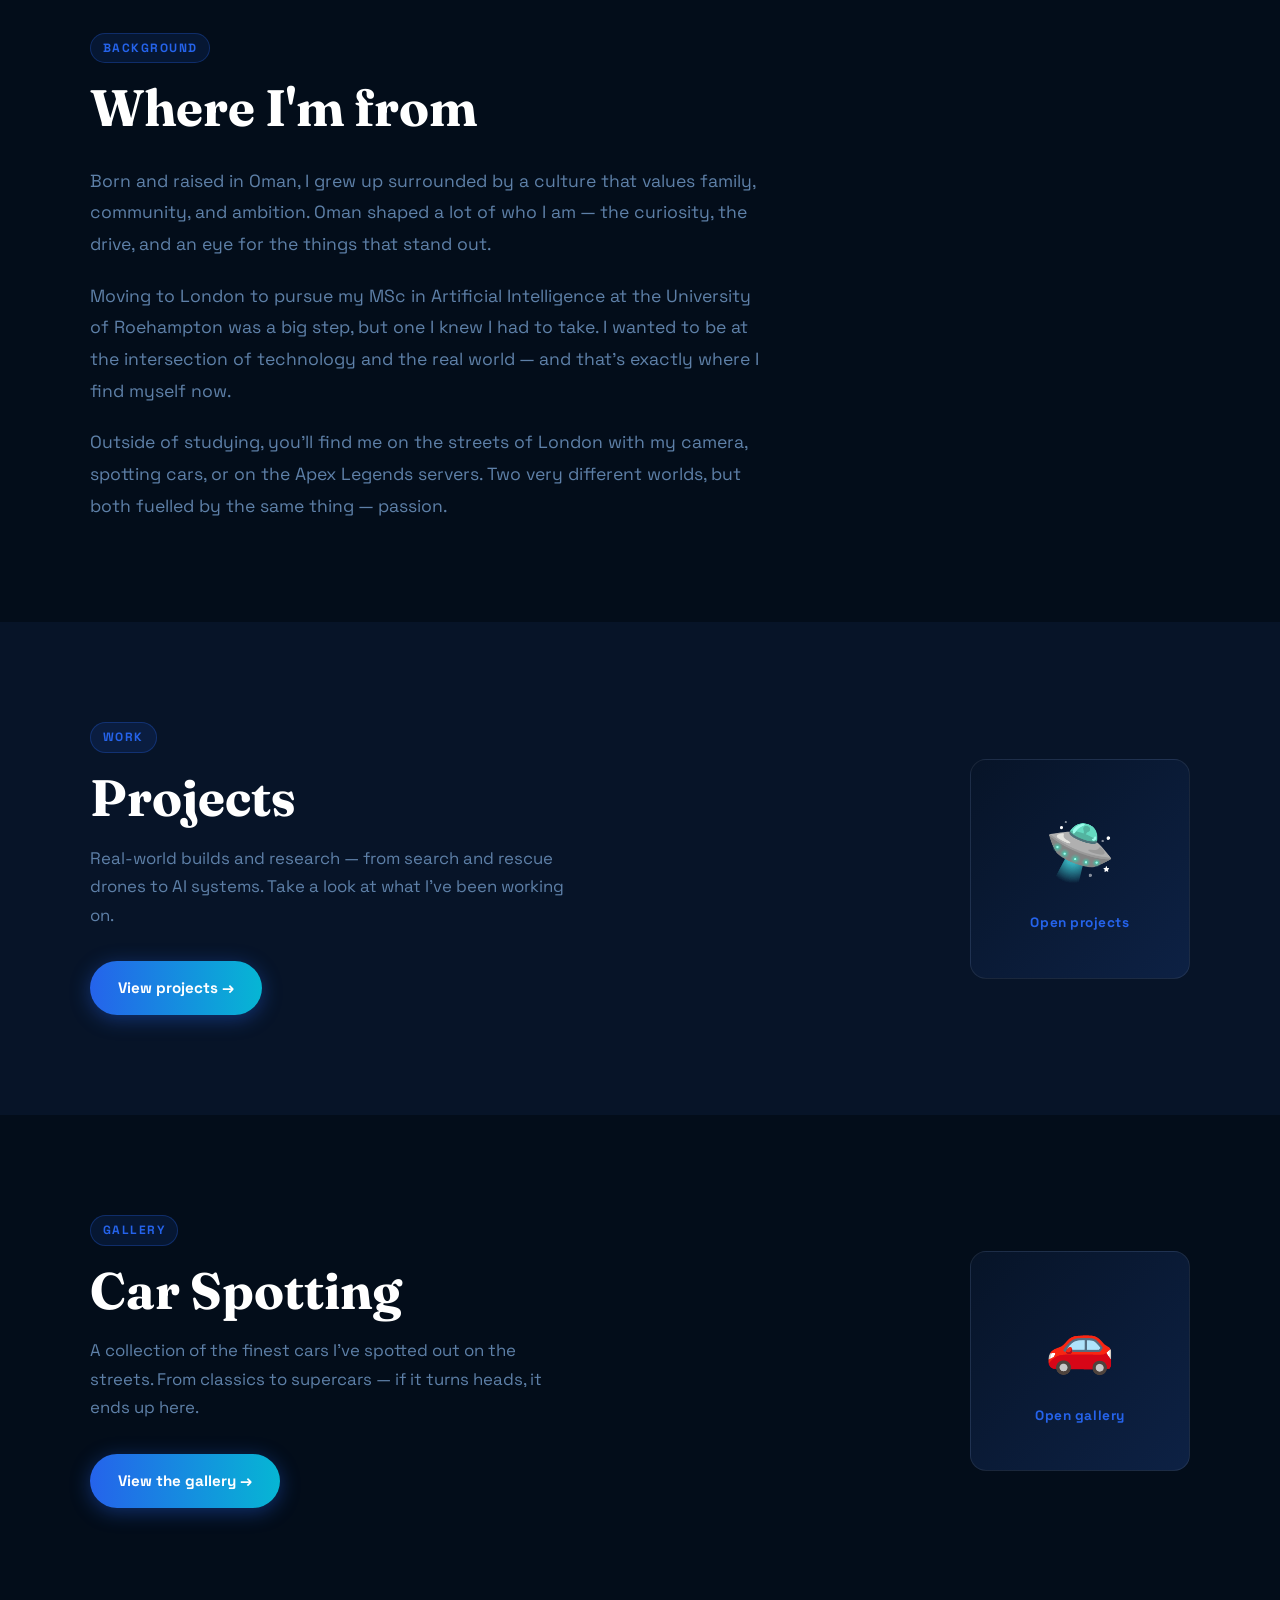
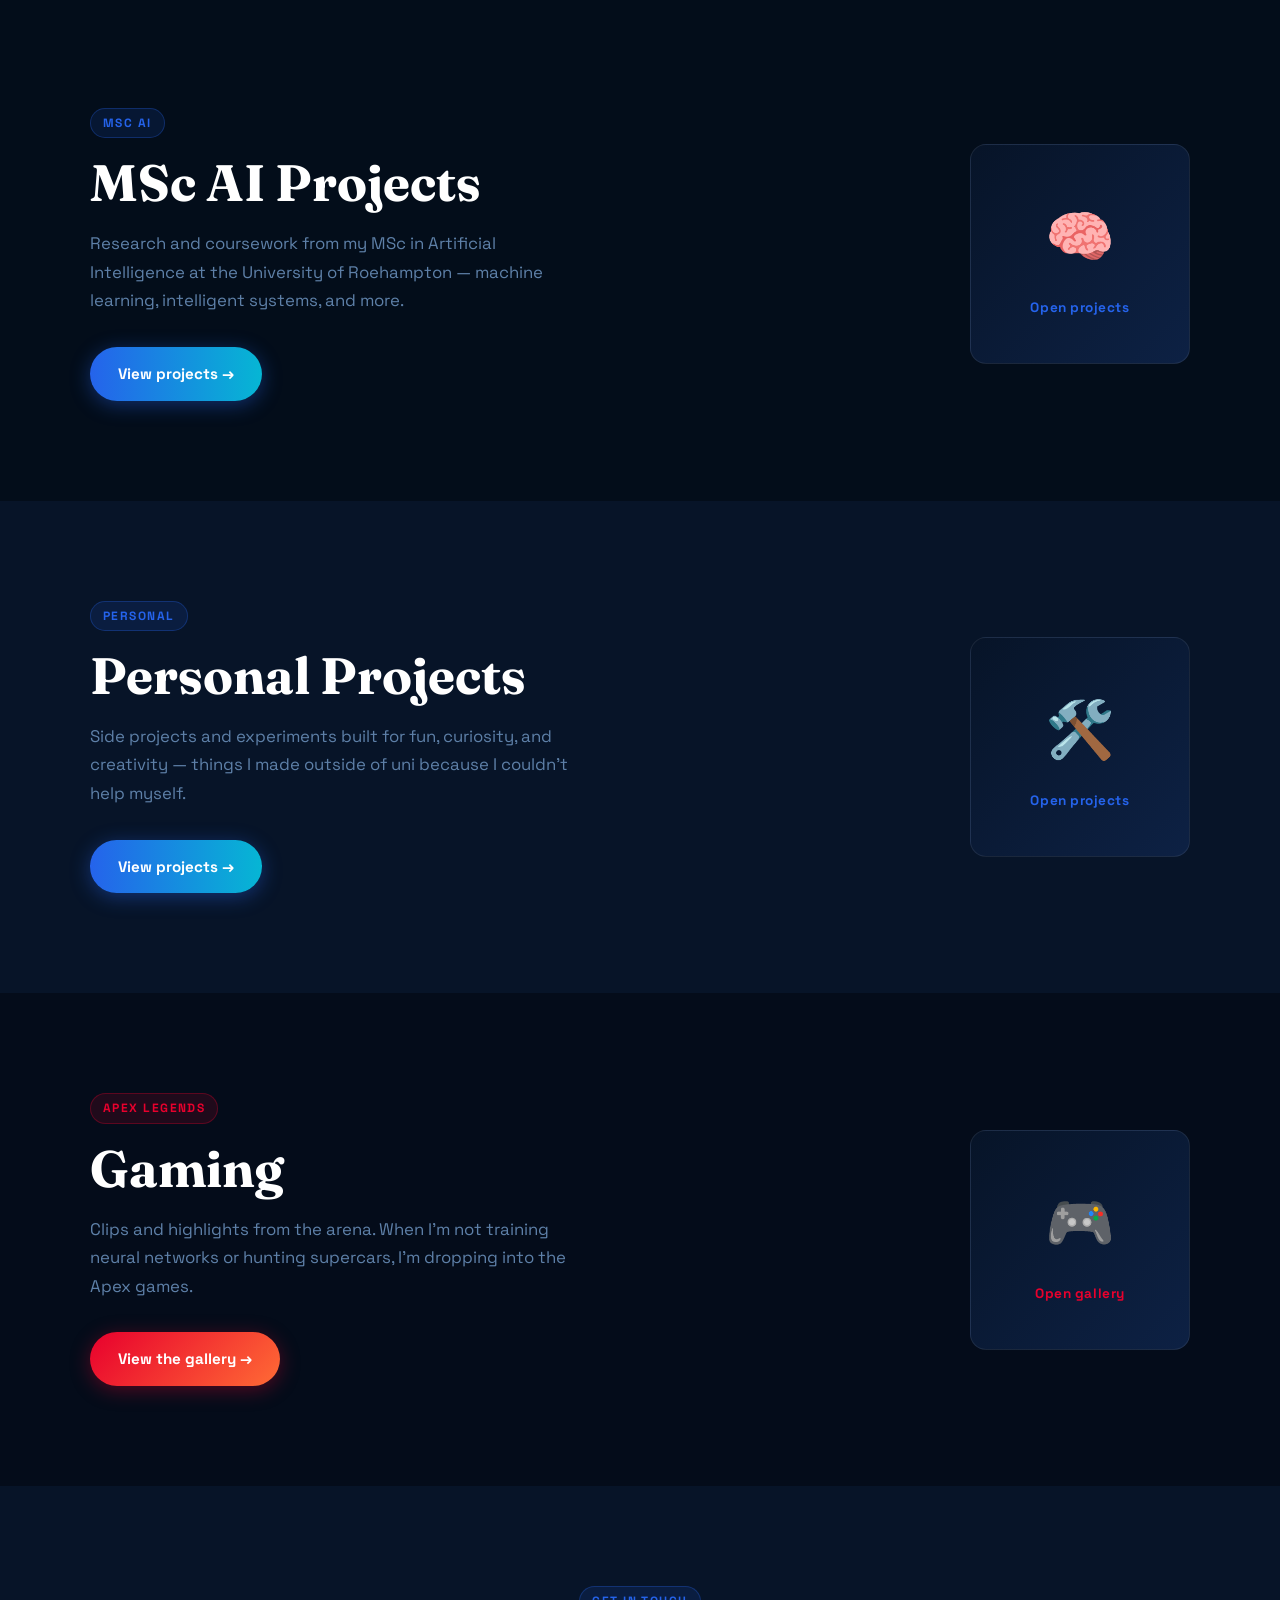
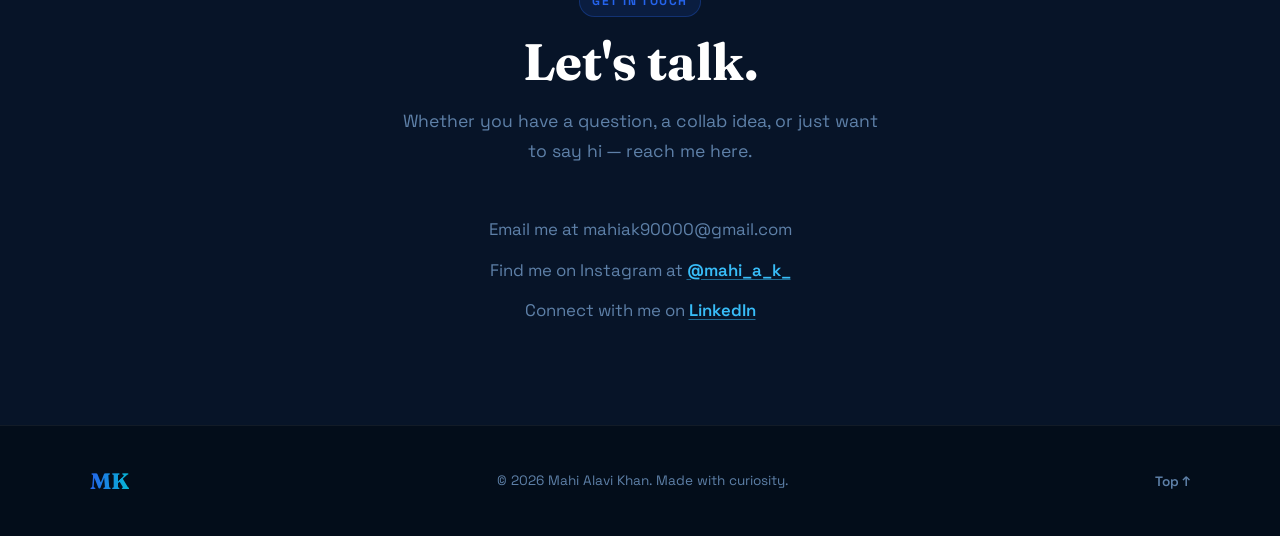
==== commit 4bfee27b: "Add Programmer and AI Analyst to homepage hero subtitle Co-Authored-By: Claude Sonnet 4.6 <noreply@a" ====
--- a/index.html
+++ b/index.html
@@ -47,6 +47,7 @@
         <p class="eyebrow">Hello, I'm</p>
         <h1 class="hero-title">Mahi Alavi Khan</h1>
         <p class="hero-subtitle">MSc AI Student · Car Spotter · Creator</p>
+        <p class="hero-subtitle">Programmer · AI Analyst</p>
         <p class="hero-desc">Studying Artificial Intelligence at the University of Roehampton — and when I'm not buried in neural networks, I'm out on the streets hunting down the world's finest cars.</p>
         <div class="hero-cta">
           <a href="car-spotting.html" class="btn btn-primary">See my spots</a>
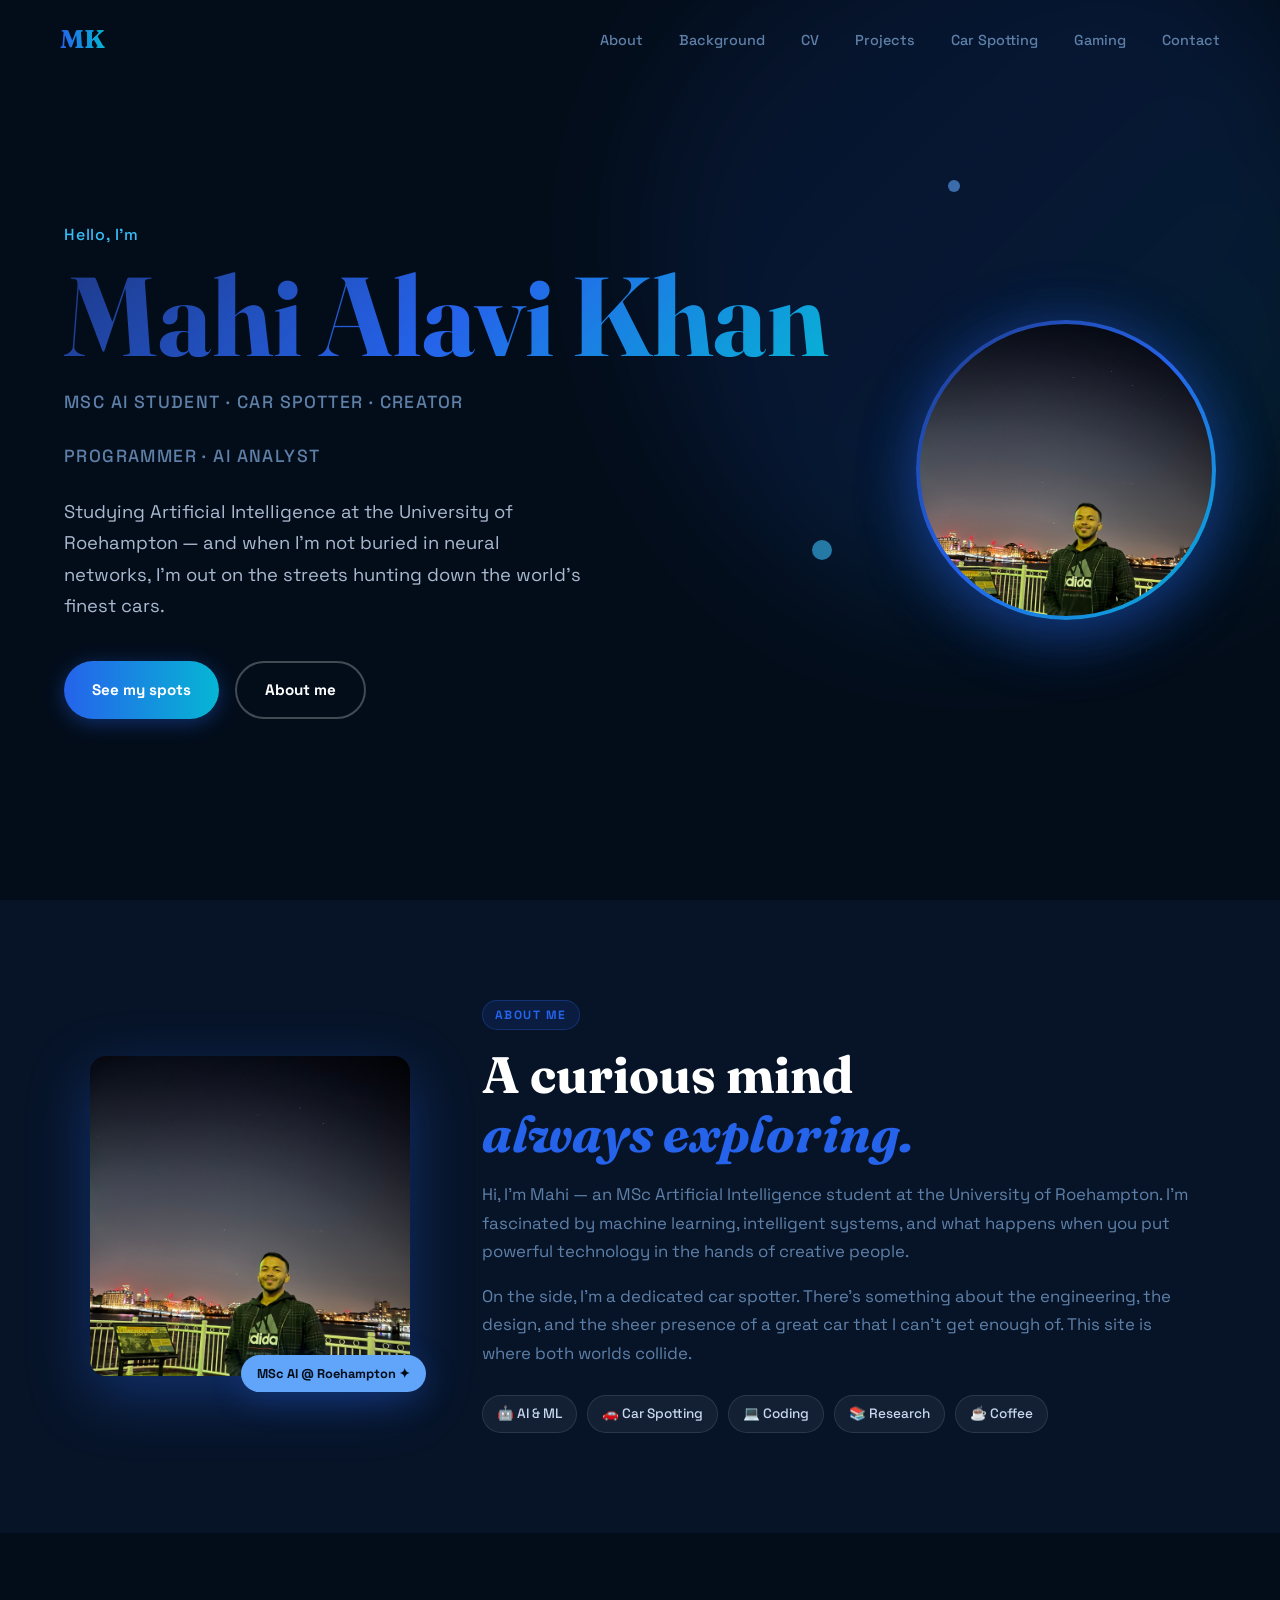
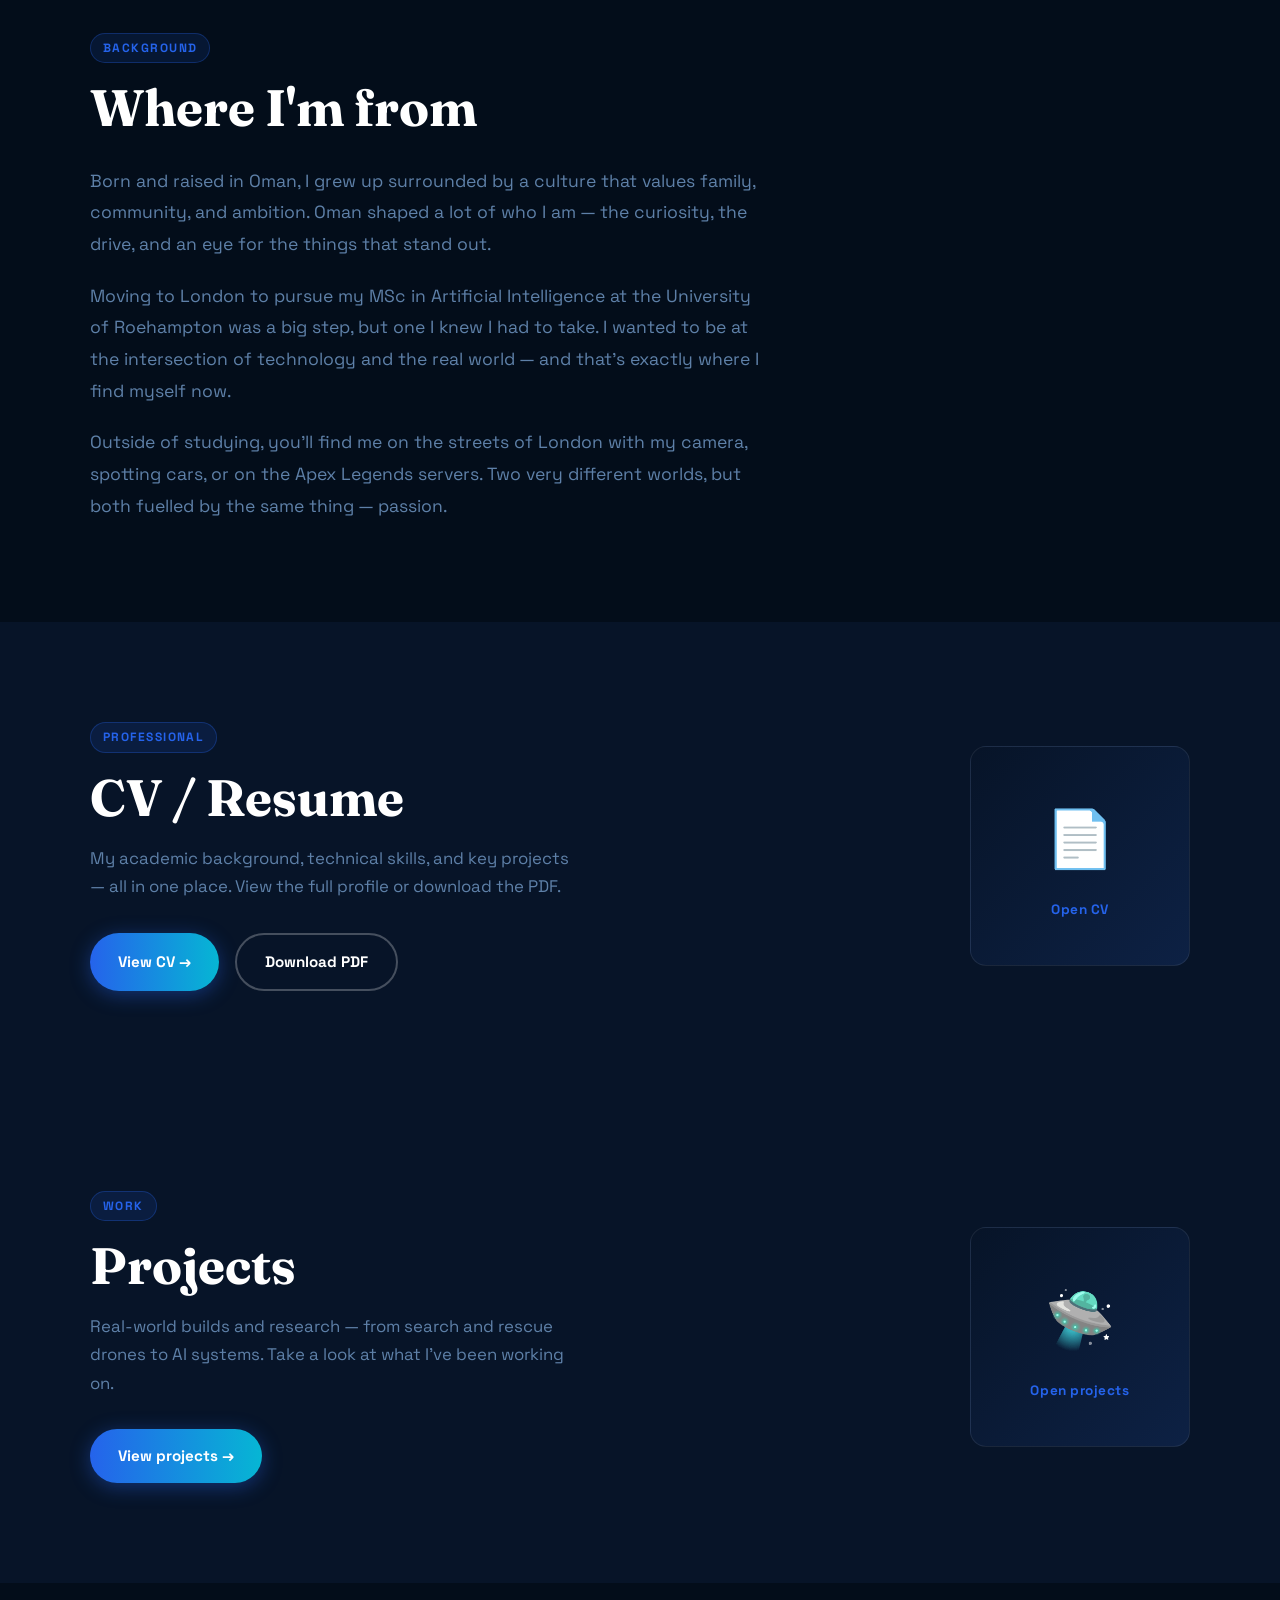
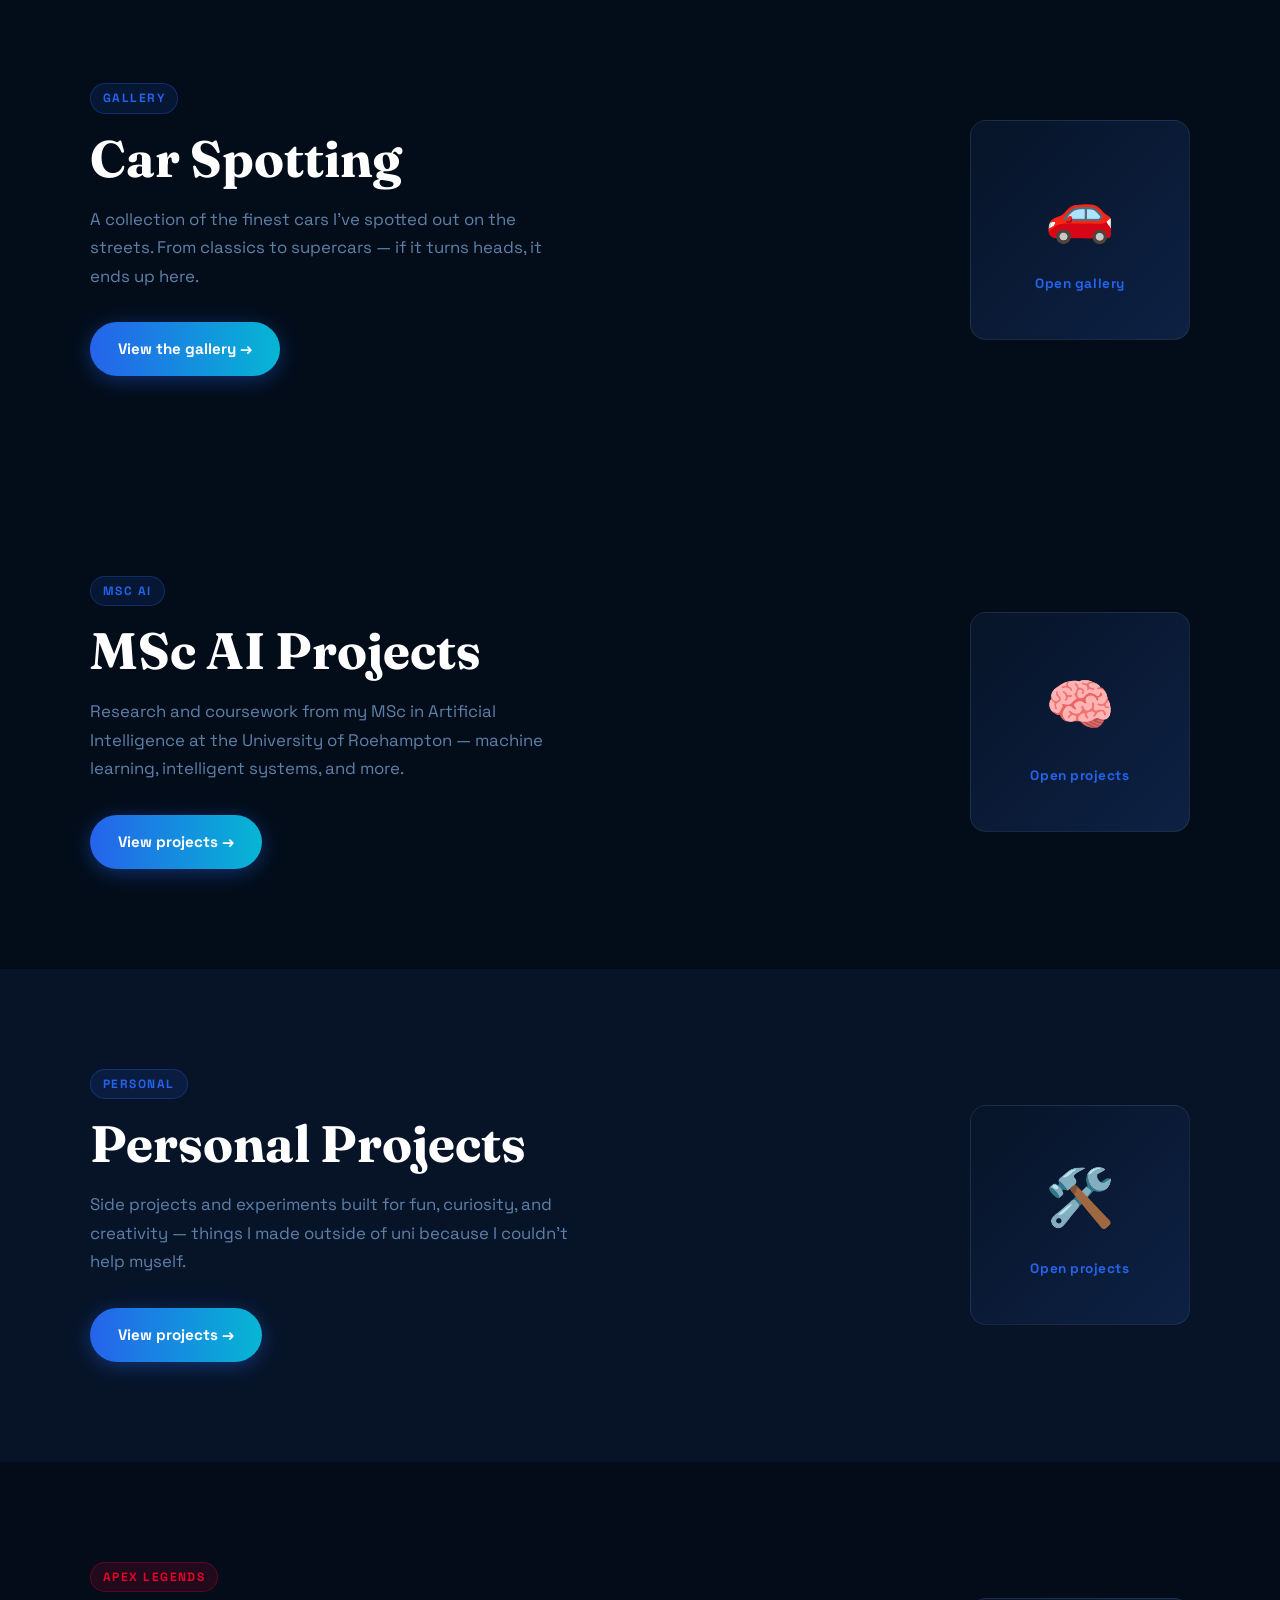
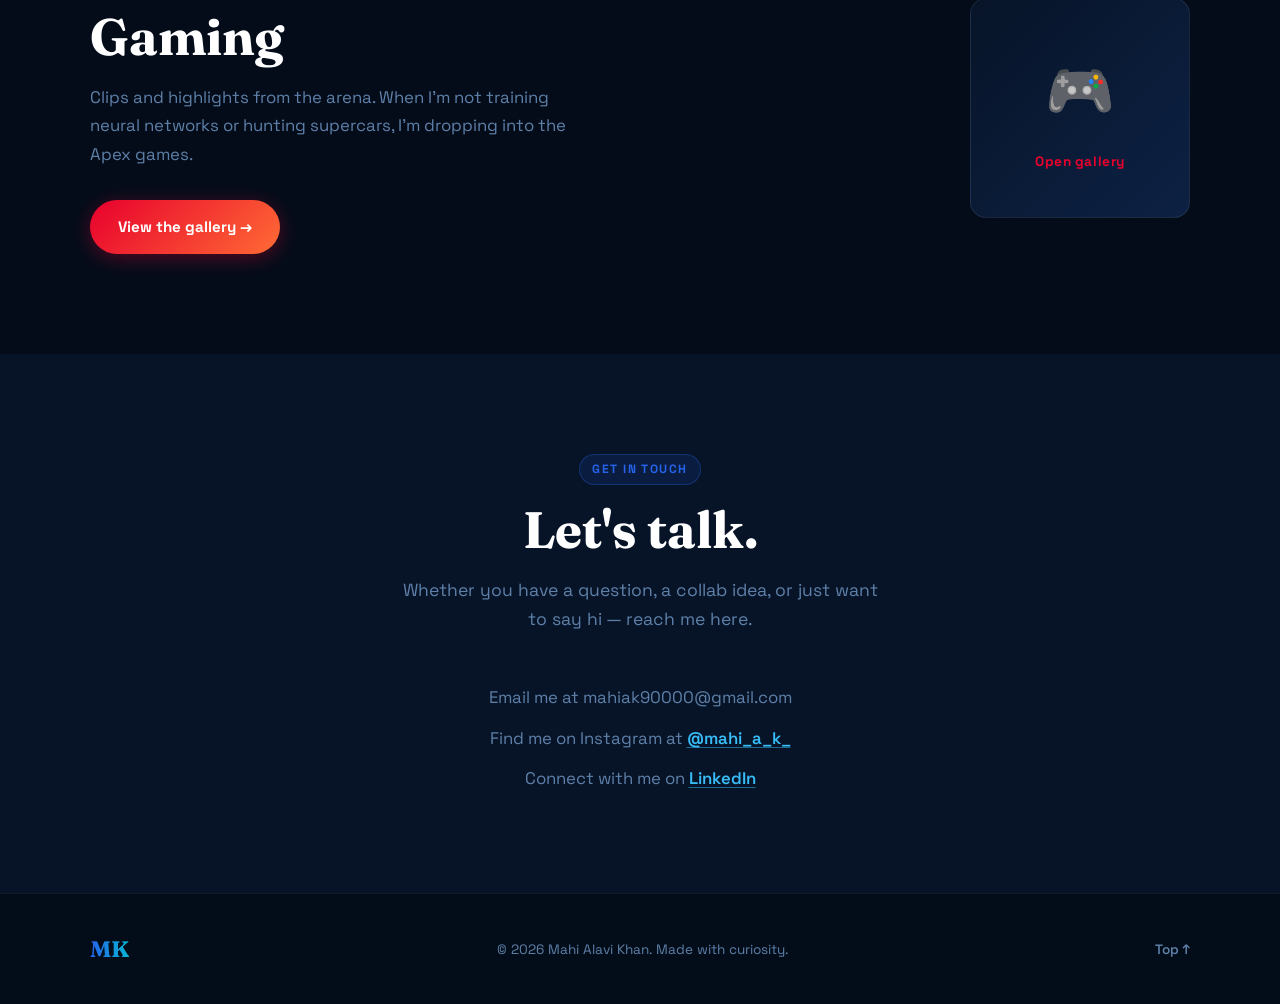
==== commit 7ef9b95d: "Add CV/Resume section with dedicated page, homepage teaser, and nav links - New cv.html: full CV pag" ====
--- a/index.html
+++ b/index.html
@@ -17,6 +17,7 @@
     <ul class="nav-links">
       <li><a href="#about">About</a></li>
       <li><a href="#background">Background</a></li>
+      <li><a href="cv.html">CV</a></li>
       <li><a href="projects.html">Projects</a></li>
       <li><a href="car-spotting.html">Car Spotting</a></li>
       <li><a href="gaming.html">Gaming</a></li>
@@ -33,6 +34,7 @@
     <ul>
       <li><a href="#about" class="mobile-link">About</a></li>
       <li><a href="#background" class="mobile-link">Background</a></li>
+      <li><a href="cv.html" class="mobile-link">CV</a></li>
       <li><a href="projects.html" class="mobile-link">Projects</a></li>
       <li><a href="car-spotting.html" class="mobile-link">Car Spotting</a></li>
       <li><a href="gaming.html" class="mobile-link">Gaming</a></li>
@@ -104,6 +106,27 @@
     </div>
   </section>
 
+  <!-- CV TEASER -->
+  <section id="cv" class="cv-teaser section">
+    <div class="container">
+      <div class="carspot-teaser-inner">
+        <div class="carspot-teaser-text">
+          <span class="section-tag">Professional</span>
+          <h2 class="section-title">CV / Resume</h2>
+          <p>My academic background, technical skills, and key projects — all in one place. View the full profile or download the PDF.</p>
+          <div class="hero-cta">
+            <a href="cv.html" class="btn btn-primary">View CV →</a>
+            <a href="cv/Mahi_Khan_CV.pdf" class="btn btn-outline" download="Mahi_Khan_CV.pdf">Download PDF</a>
+          </div>
+        </div>
+        <a href="cv.html" class="carspot-teaser-card" aria-label="Go to CV page">
+          <div class="carspot-icon">📄</div>
+          <div class="carspot-card-label">Open CV</div>
+        </a>
+      </div>
+    </div>
+  </section>
+
   <!-- PROJECTS TEASER -->
   <section id="projects" class="projects-teaser section">
     <div class="container">
--- a/styles.css
+++ b/styles.css
@@ -1506,6 +1506,331 @@
 .msc-ai-teaser { background: var(--dark); }
 .personal-projects-teaser { background: var(--dark2); }
 
+/* ===== CV PAGE ===== */
+
+/* Homepage teaser */
+.cv-teaser { background: var(--dark2); }
+
+/* Hero */
+.cv-hero {
+  position: relative;
+  padding: 160px min(5vw, 80px) 80px;
+  overflow: hidden;
+}
+
+.cv-hero-content {
+  position: relative;
+  z-index: 2;
+  max-width: 680px;
+}
+
+.cv-title {
+  font-family: 'Fraunces', serif;
+  font-size: clamp(3rem, 8vw, 5.5rem);
+  font-weight: 700;
+  color: var(--white);
+  line-height: 1.05;
+  margin-bottom: 12px;
+  background: var(--grad-hero);
+  -webkit-background-clip: text;
+  -webkit-text-fill-color: transparent;
+  background-clip: text;
+}
+
+.cv-subtitle {
+  font-size: 1.1rem;
+  color: var(--muted);
+  margin-bottom: 36px;
+}
+
+.cv-hero-cta {
+  display: flex;
+  gap: 16px;
+  flex-wrap: wrap;
+}
+
+/* Summary section */
+.cv-summary-section {
+  background: var(--dark2);
+  padding: 80px 0;
+}
+
+.cv-summary { max-width: 720px; }
+
+.cv-summary-text {
+  font-size: 1.1rem;
+  color: var(--muted);
+  line-height: 1.85;
+  margin-top: 8px;
+}
+
+/* Body layout */
+.cv-body-section {
+  background: var(--dark);
+  padding: 80px 0 100px;
+}
+
+.cv-layout {
+  display: grid;
+  grid-template-columns: 1fr 340px;
+  gap: 56px;
+  align-items: start;
+}
+
+/* CV blocks */
+.cv-block {
+  margin-bottom: 48px;
+}
+
+.cv-block:last-child { margin-bottom: 0; }
+
+.cv-block-title {
+  font-family: 'Fraunces', serif;
+  font-size: 1.15rem;
+  font-weight: 700;
+  color: var(--white);
+  padding-bottom: 10px;
+  border-bottom: 1px solid rgba(37,99,235,0.25);
+  margin-bottom: 28px;
+  letter-spacing: 0.01em;
+}
+
+/* Education entries */
+.cv-entry {
+  padding-bottom: 28px;
+  margin-bottom: 28px;
+  border-bottom: 1px solid rgba(255,255,255,0.06);
+}
+
+.cv-entry:last-child {
+  border-bottom: none;
+  padding-bottom: 0;
+  margin-bottom: 0;
+}
+
+.cv-entry-header {
+  display: flex;
+  justify-content: space-between;
+  align-items: flex-start;
+  gap: 16px;
+  margin-bottom: 12px;
+  flex-wrap: wrap;
+}
+
+.cv-entry-degree {
+  font-size: 1rem;
+  font-weight: 700;
+  color: var(--white);
+  margin-bottom: 2px;
+}
+
+.cv-entry-org {
+  font-size: 0.9rem;
+  color: var(--pink);
+  font-weight: 500;
+}
+
+.cv-entry-date {
+  font-size: 0.8rem;
+  font-weight: 700;
+  color: var(--muted);
+  letter-spacing: 0.04em;
+  white-space: nowrap;
+  background: rgba(37,99,235,0.1);
+  border: 1px solid rgba(37,99,235,0.2);
+  padding: 3px 10px;
+  border-radius: 100px;
+  flex-shrink: 0;
+}
+
+.cv-entry-list {
+  list-style: none;
+  display: flex;
+  flex-direction: column;
+  gap: 6px;
+}
+
+.cv-entry-list li {
+  font-size: 0.95rem;
+  color: var(--muted);
+  line-height: 1.6;
+  padding-left: 16px;
+  position: relative;
+}
+
+.cv-entry-list li::before {
+  content: '–';
+  position: absolute;
+  left: 0;
+  color: var(--pink);
+  font-weight: 700;
+}
+
+/* Project cards inside CV */
+.cv-project-card {
+  background: var(--grad-card);
+  border: 1px solid rgba(255,255,255,0.07);
+  border-radius: var(--radius);
+  padding: 24px 24px 20px;
+  margin-bottom: 20px;
+  transition: border-color var(--transition), box-shadow var(--transition);
+}
+
+.cv-project-card:last-child { margin-bottom: 0; }
+
+.cv-project-card:hover {
+  border-color: rgba(37,99,235,0.3);
+  box-shadow: var(--shadow);
+}
+
+.cv-project-header {
+  display: flex;
+  justify-content: space-between;
+  align-items: flex-start;
+  gap: 12px;
+  flex-wrap: wrap;
+  margin-bottom: 10px;
+}
+
+.cv-project-name {
+  font-size: 1rem;
+  font-weight: 700;
+  color: var(--white);
+}
+
+.cv-project-tag {
+  font-size: 0.72rem;
+  font-weight: 700;
+  letter-spacing: 0.08em;
+  text-transform: uppercase;
+  color: var(--pink);
+  background: rgba(37,99,235,0.1);
+  border: 1px solid rgba(37,99,235,0.25);
+  padding: 3px 10px;
+  border-radius: 100px;
+  flex-shrink: 0;
+}
+
+.cv-project-desc {
+  font-size: 0.92rem;
+  color: var(--muted);
+  line-height: 1.7;
+  margin-bottom: 14px;
+}
+
+.cv-project-tags {
+  display: flex;
+  flex-wrap: wrap;
+  gap: 6px;
+}
+
+/* Skill chips */
+.cv-chip-group {
+  display: flex;
+  flex-wrap: wrap;
+  gap: 8px;
+}
+
+.cv-chip {
+  background: rgba(37,99,235,0.08);
+  border: 1px solid rgba(37,99,235,0.2);
+  color: var(--text);
+  padding: 5px 12px;
+  border-radius: 100px;
+  font-size: 0.82rem;
+  font-weight: 500;
+  transition: background var(--transition), border-color var(--transition), color var(--transition);
+}
+
+.cv-chip:hover {
+  background: rgba(37,99,235,0.18);
+  border-color: var(--pink);
+  color: var(--white);
+}
+
+/* Contact list in sidebar */
+.cv-contact-list {
+  list-style: none;
+  display: flex;
+  flex-direction: column;
+  gap: 12px;
+}
+
+.cv-contact-list li {
+  display: flex;
+  flex-direction: column;
+  gap: 2px;
+}
+
+.cv-contact-label {
+  font-size: 0.72rem;
+  font-weight: 700;
+  letter-spacing: 0.1em;
+  text-transform: uppercase;
+  color: var(--muted);
+}
+
+.cv-contact-val {
+  font-size: 0.9rem;
+  color: var(--text);
+  font-weight: 500;
+  word-break: break-all;
+}
+
+a.cv-contact-val {
+  color: var(--cyan);
+  transition: color var(--transition);
+}
+
+a.cv-contact-val:hover { color: var(--white); }
+
+/* Download CTA section */
+.cv-download-section {
+  background: var(--dark2);
+  padding: 80px 0;
+}
+
+.cv-download-inner {
+  display: flex;
+  align-items: center;
+  justify-content: space-between;
+  gap: 40px;
+  flex-wrap: wrap;
+  background: var(--grad-card);
+  border: 1px solid rgba(37,99,235,0.2);
+  border-radius: var(--radius);
+  padding: 48px 56px;
+}
+
+.cv-download-text .section-title { margin-bottom: 8px; }
+.cv-download-text p { color: var(--muted); font-size: 1rem; }
+
+.cv-download-actions {
+  display: flex;
+  gap: 16px;
+  flex-wrap: wrap;
+  flex-shrink: 0;
+}
+
+/* Responsive */
+@media (max-width: 960px) {
+  .cv-layout {
+    grid-template-columns: 1fr;
+    gap: 0;
+  }
+  .cv-side-col { display: contents; }
+  .cv-side-col .cv-block { margin-bottom: 40px; }
+  .cv-main-col .cv-block { margin-bottom: 40px; }
+}
+
+@media (max-width: 640px) {
+  .cv-hero { padding: 120px 6vw 60px; }
+  .cv-download-inner { padding: 32px 24px; flex-direction: column; align-items: flex-start; }
+  .cv-download-actions { width: 100%; }
+  .cv-download-actions .btn { flex: 1; justify-content: center; }
+  .cv-entry-header { flex-direction: column; gap: 8px; }
+}
+
 /* ===== MOBILE POLISH ===== */
 
 /* About — cap photo width and fix badge overflow on small screens */
